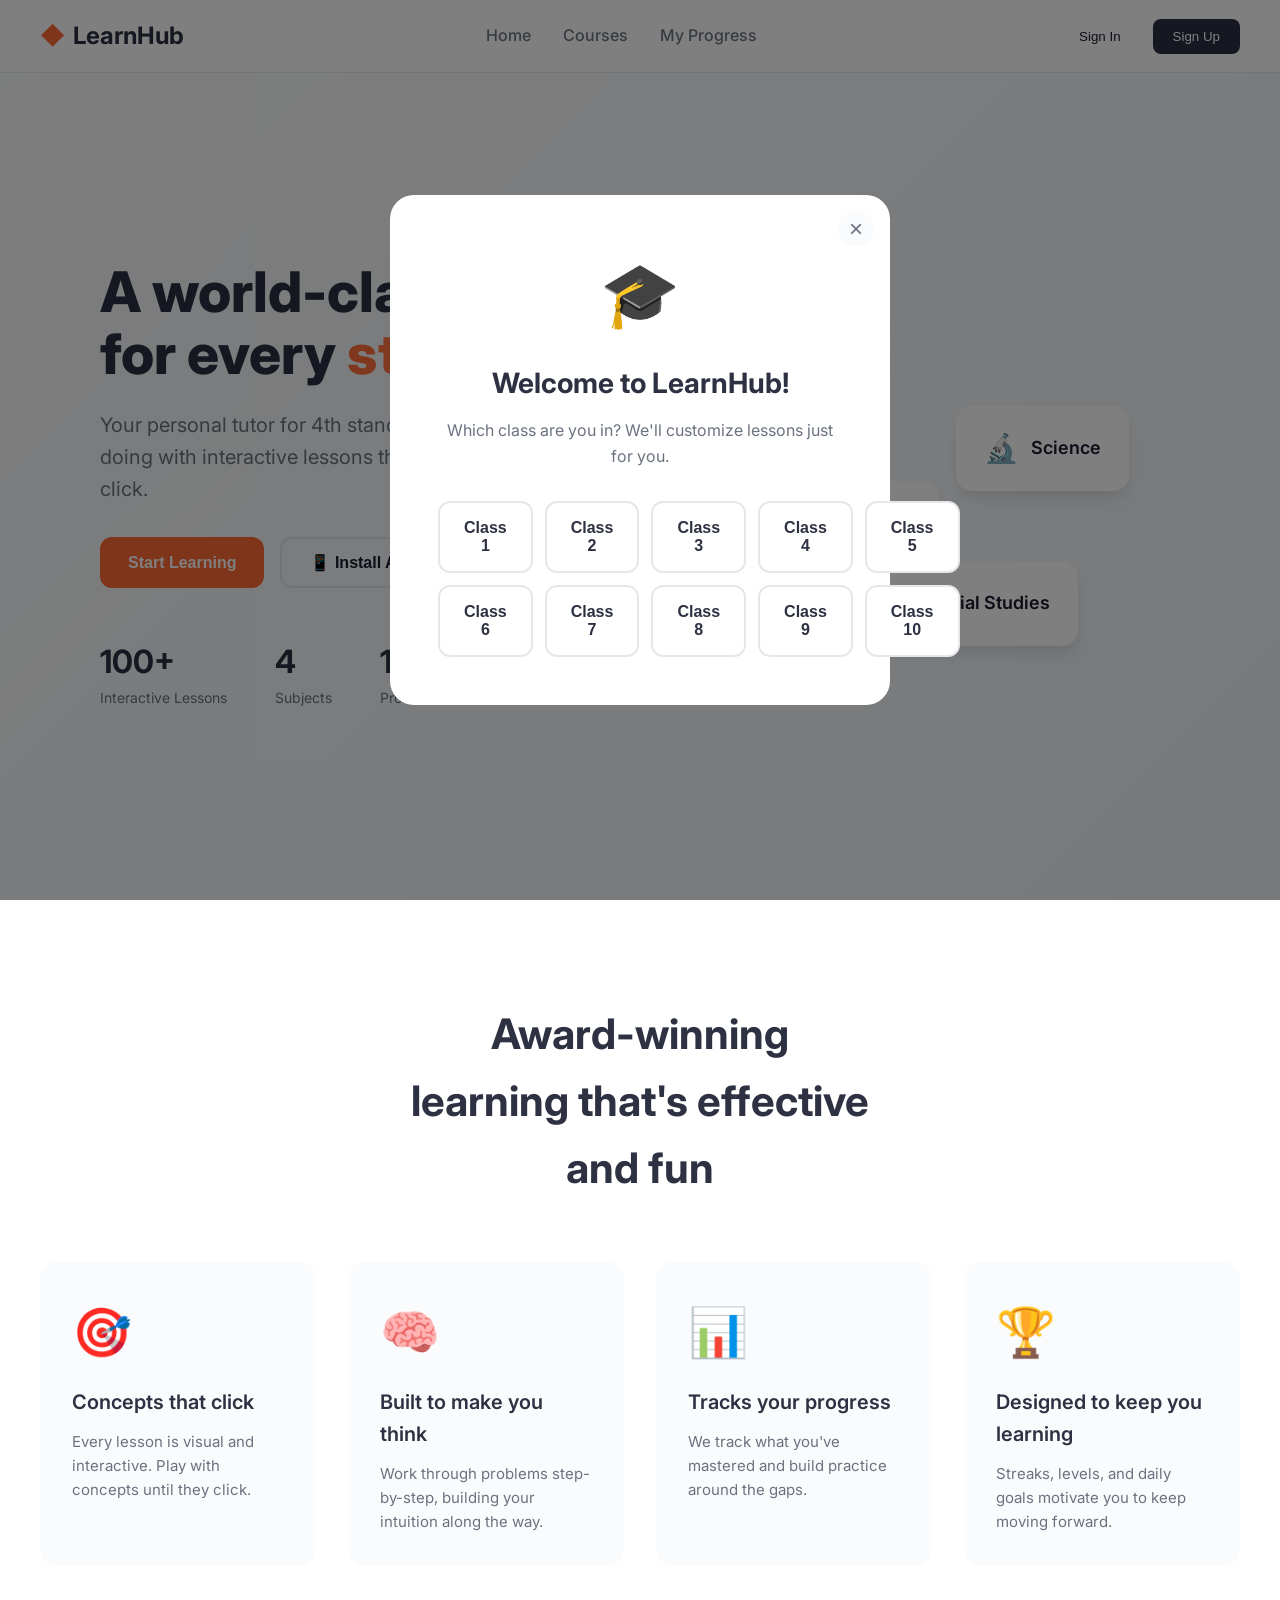
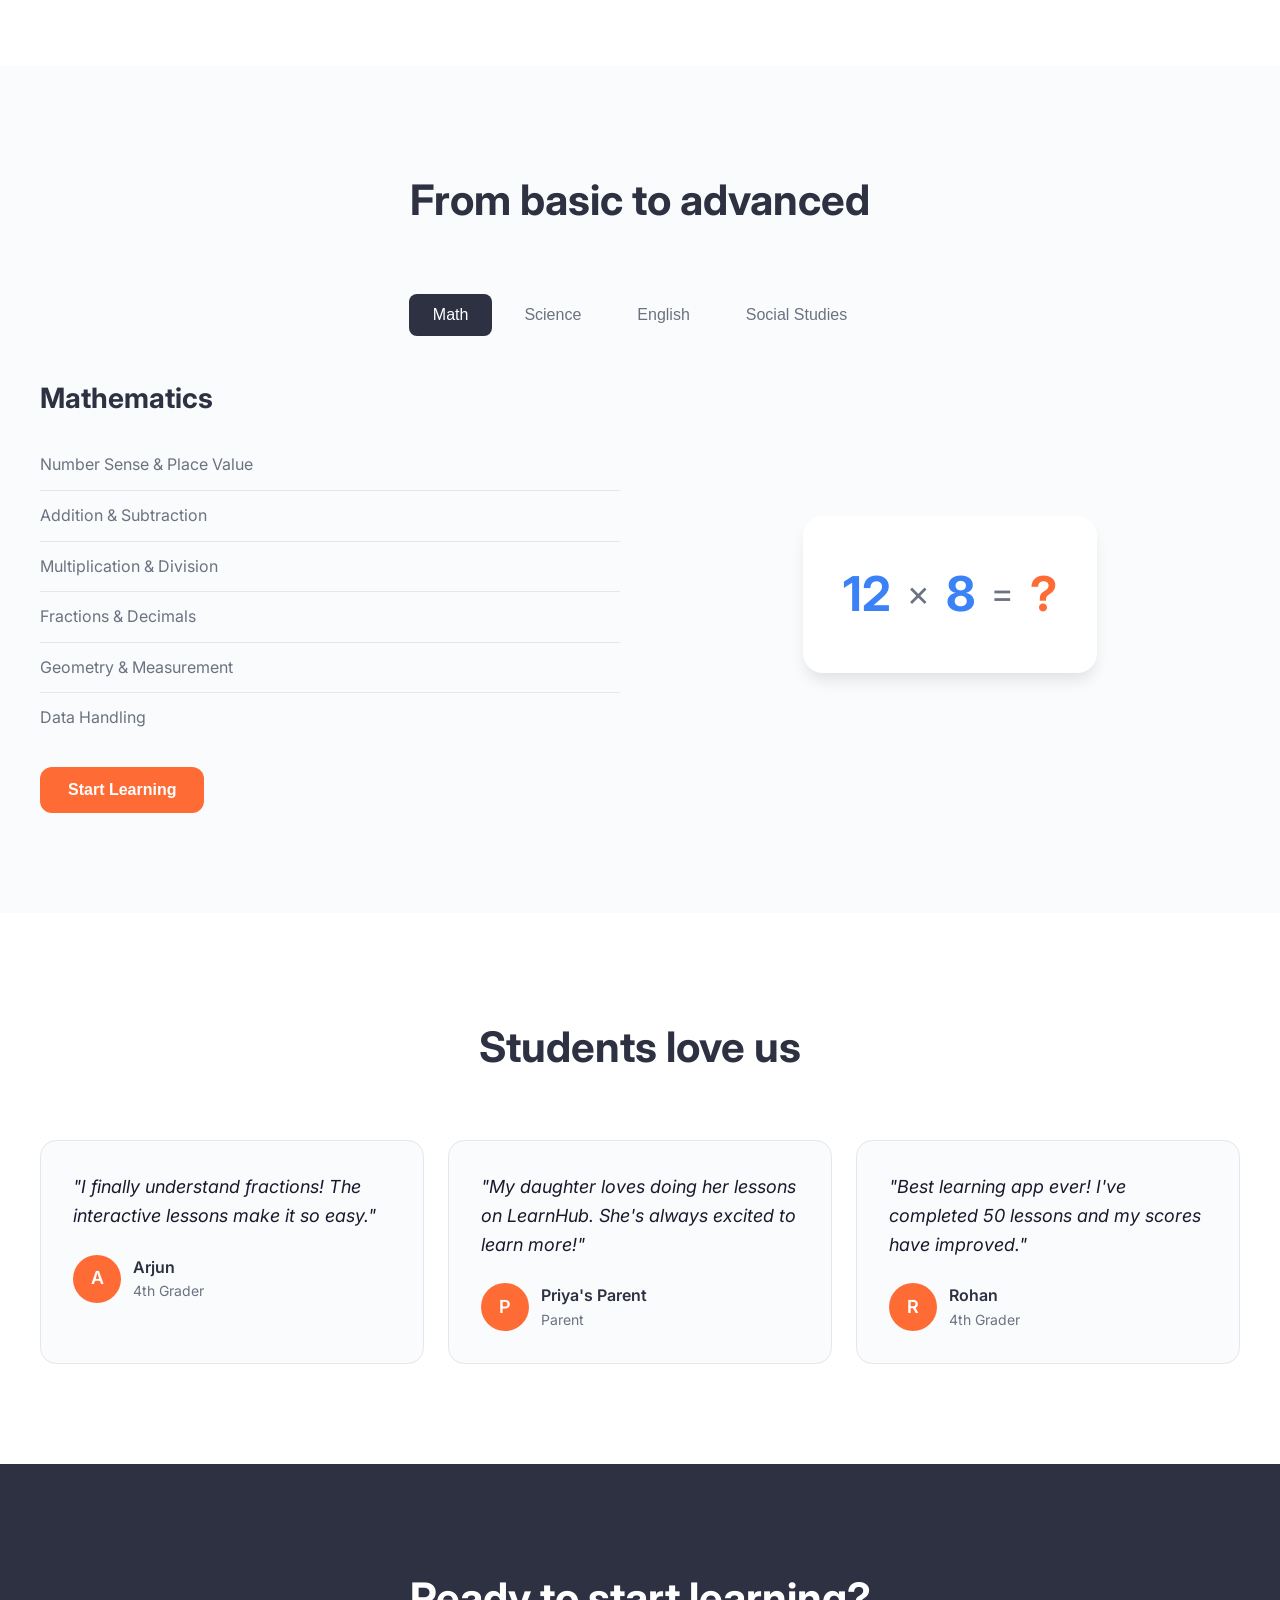
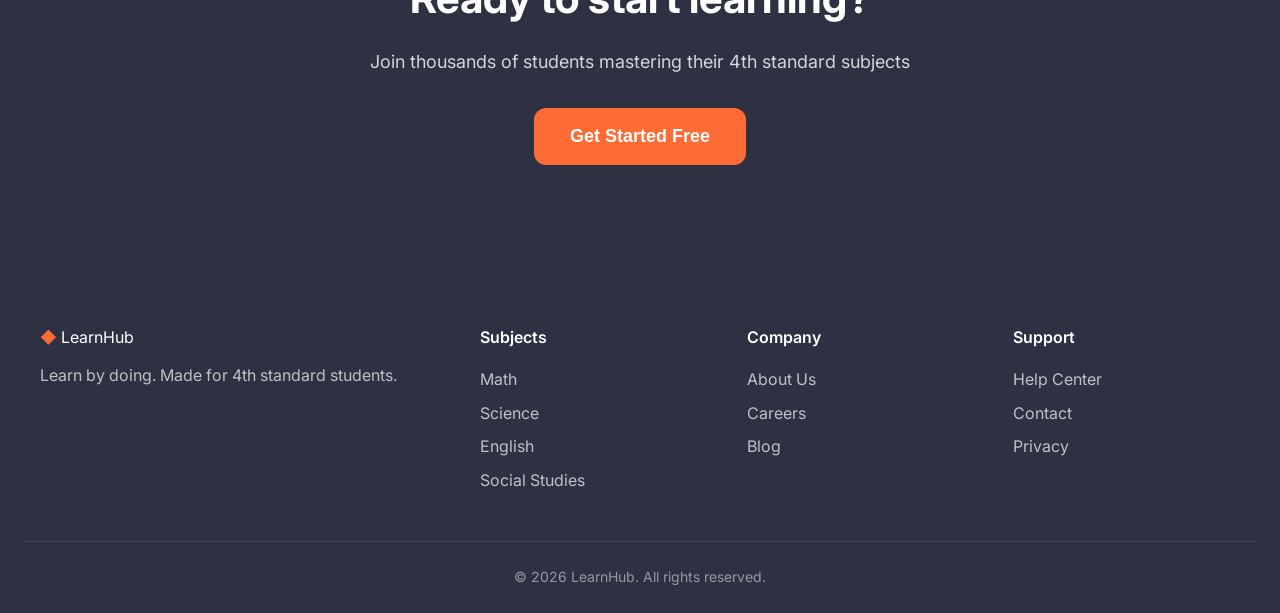
==== index.html @ 355dd529 "Initial commit: LearnHub learning platform" ====
<!DOCTYPE html>
<html lang="en">
<head>
    <meta charset="UTF-8">
    <meta name="viewport" content="width=device-width, initial-scale=1.0, maximum-scale=1.0, user-scalable=no">
    <meta name="theme-color" content="#FF6B35">
    <meta name="apple-mobile-web-app-capable" content="yes">
    <meta name="apple-mobile-web-app-status-bar-style" content="default">
    <meta name="apple-mobile-web-app-title" content="LearnHub">
    <meta name="description" content="Interactive learning platform for Classes 1-10. Learn Math, Science, English & Social Studies.">
    <meta name="mobile-web-app-capable" content="yes">
    <title>LearnHub | Learn by doing</title>
    <link rel="manifest" href="manifest.json">
    <link rel="apple-touch-icon" href="icons/icon-192x192.png">
    <link rel="stylesheet" href="css/style.css">
    <link rel="preconnect" href="https://fonts.googleapis.com">
    <link href="https://fonts.googleapis.com/css2?family=Inter:wght@400;500;600;700;800&display=swap" rel="stylesheet">
</head>
<body>
    <!-- Navigation -->
    <nav class="navbar">
        <div class="nav-container">
            <div class="logo">
                <span class="logo-icon">◆</span>
                <span class="logo-text">LearnHub</span>
            </div>
            <div class="nav-links">
                <a href="#" class="nav-link" onclick="showPage('home')">Home</a>
                <a href="#" class="nav-link" onclick="showPage('courses')">Courses</a>
                <a href="#" class="nav-link" onclick="showPage('progress')">My Progress</a>
            </div>
            <div class="nav-actions">
                <span class="grade-badge" id="grade-badge" onclick="showGradeModal()" style="display:none;">Class <span id="current-grade-display">4</span></span>
                <span class="user-name" id="user-name" style="display:none;" onclick="showProfile()"></span>
                <button class="btn-signin" id="btn-signin" onclick="showSignInModal()">Sign In</button>
                <button class="btn-getstarted" id="btn-signup" onclick="showSignUpModal()">Sign Up</button>
            </div>
        </div>
    </nav>

    <!-- Grade Selection Modal -->
    <div class="modal-overlay" id="grade-modal" style="display:none;">
        <div class="modal-content">
            <button class="modal-close" onclick="closeGradeModal()">×</button>
            <div class="modal-icon">🎓</div>
            <h2>Welcome to LearnHub!</h2>
            <p>Which class are you in? We'll customize lessons just for you.</p>
            <div class="grade-options">
                <button class="grade-btn" onclick="selectGrade(1)">Class 1</button>
                <button class="grade-btn" onclick="selectGrade(2)">Class 2</button>
                <button class="grade-btn" onclick="selectGrade(3)">Class 3</button>
                <button class="grade-btn" onclick="selectGrade(4)">Class 4</button>
                <button class="grade-btn" onclick="selectGrade(5)">Class 5</button>
                <button class="grade-btn" onclick="selectGrade(6)">Class 6</button>
                <button class="grade-btn" onclick="selectGrade(7)">Class 7</button>
                <button class="grade-btn" onclick="selectGrade(8)">Class 8</button>
                <button class="grade-btn" onclick="selectGrade(9)">Class 9</button>
                <button class="grade-btn" onclick="selectGrade(10)">Class 10</button>
            </div>
        </div>
    </div>

    <!-- Sign In Modal -->
    <div class="modal-overlay" id="signin-modal" style="display:none;">
        <div class="modal-content">
            <button class="modal-close" onclick="closeSignInModal()">×</button>
            <div class="modal-icon">👋</div>
            <h2>Welcome Back!</h2>
            <p>Sign in to continue your learning journey</p>
            <form id="signin-form" onsubmit="handleSignIn(event)">
                <div class="form-group">
                    <label>Email</label>
                    <input type="email" id="signin-email" placeholder="your@email.com" required>
                </div>
                <div class="form-group">
                    <label>Password</label>
                    <input type="password" id="signin-password" placeholder="Enter password" required>
                </div>
                <button type="submit" class="btn-primary btn-full">Sign In</button>
                <p class="form-link">Don't have an account? <a href="#" onclick="switchToSignUp()">Sign Up</a></p>
            </form>
        </div>
    </div>

    <!-- Sign Up Modal -->
    <div class="modal-overlay" id="signup-modal" style="display:none;">
        <div class="modal-content">
            <button class="modal-close" onclick="closeSignUpModal()">×</button>
            <div class="modal-icon">🚀</div>
            <h2>Join LearnHub!</h2>
            <p>Create your account and start learning</p>
            <form id="signup-form" onsubmit="handleSignUp(event)">
                <div class="form-group">
                    <label>Full Name</label>
                    <input type="text" id="signup-name" placeholder="Your name" required>
                </div>
                <div class="form-group">
                    <label>Email</label>
                    <input type="email" id="signup-email" placeholder="your@email.com" required>
                </div>
                <div class="form-group">
                    <label>Password</label>
                    <input type="password" id="signup-password" placeholder="Min 6 characters" minlength="6" required>
                </div>
                <button type="submit" class="btn-primary btn-full">Create Account</button>
                <p class="form-link">Already have an account? <a href="#" onclick="switchToSignIn()">Sign In</a></p>
            </form>
        </div>
    </div>

    <!-- Profile Modal -->
    <div class="modal-overlay" id="profile-modal" style="display:none;">
        <div class="modal-content">
            <button class="modal-close" onclick="closeProfileModal()">×</button>
            <div class="modal-icon">👤</div>
            <h2 id="profile-name">User</h2>
            <p id="profile-email">user@email.com</p>
            <div class="profile-stats">
                <div class="profile-stat">
                    <span class="stat-value" id="profile-points">0</span>
                    <span class="stat-label">Points</span>
                </div>
                <div class="profile-stat">
                    <span class="stat-value" id="profile-lessons">0</span>
                    <span class="stat-label">Lessons</span>
                </div>
                <div class="profile-stat">
                    <span class="stat-value" id="profile-streak">0</span>
                    <span class="stat-label">Streak</span>
                </div>
            </div>
            <button class="btn-primary btn-full" onclick="handleSignOut()">Sign Out</button>
        </div>
    </div>

    <!-- Home Page -->
    <div id="home-page" class="page active">
        <!-- Hero Section -->
        <section class="hero">
            <div class="hero-container">
                <div class="hero-content">
                    <h1 class="hero-title">
                        A world-class tutor<br>
                        for every <span class="highlight">student</span>
                    </h1>
                    <p class="hero-subtitle">
                        Your personal tutor for 4th standard subjects. Learn by doing with interactive lessons that make concepts click.
                    </p>
                    <div class="hero-buttons">
                        <button class="btn-primary" onclick="state.grade ? showPage('courses') : showGradeModal()">Start Learning</button>
                        <button class="btn-secondary" onclick="window.location.href='install.html'">📱 Install App</button>
                    </div>
                    <div class="hero-stats">
                        <div class="stat">
                            <span class="stat-number">100+</span>
                            <span class="stat-label">Interactive Lessons</span>
                        </div>
                        <div class="stat">
                            <span class="stat-number">4</span>
                            <span class="stat-label">Subjects</span>
                        </div>
                        <div class="stat">
                            <span class="stat-number">1000+</span>
                            <span class="stat-label">Problems to Solve</span>
                        </div>
                    </div>
                </div>
                <div class="hero-visual">
                    <div class="floating-cards">
                        <div class="float-card card-math">
                            <span class="card-icon">📐</span>
                            <span class="card-text">Math</span>
                        </div>
                        <div class="float-card card-science">
                            <span class="card-icon">🔬</span>
                            <span class="card-text">Science</span>
                        </div>
                        <div class="float-card card-english">
                            <span class="card-icon">📖</span>
                            <span class="card-text">English</span>
                        </div>
                        <div class="float-card card-social">
                            <span class="card-icon">🌍</span>
                            <span class="card-text">Social Studies</span>
                        </div>
                    </div>
                </div>
            </div>
        </section>

        <!-- Features Section -->
        <section class="features">
            <div class="section-container">
                <h2 class="section-title">Award-winning<br>learning that's effective<br>and fun</h2>
                <div class="features-grid">
                    <div class="feature-card">
                        <div class="feature-icon">🎯</div>
                        <h3>Concepts that click</h3>
                        <p>Every lesson is visual and interactive. Play with concepts until they click.</p>
                    </div>
                    <div class="feature-card">
                        <div class="feature-icon">🧠</div>
                        <h3>Built to make you think</h3>
                        <p>Work through problems step-by-step, building your intuition along the way.</p>
                    </div>
                    <div class="feature-card">
                        <div class="feature-icon">📊</div>
                        <h3>Tracks your progress</h3>
                        <p>We track what you've mastered and build practice around the gaps.</p>
                    </div>
                    <div class="feature-card">
                        <div class="feature-icon">🏆</div>
                        <h3>Designed to keep you learning</h3>
                        <p>Streaks, levels, and daily goals motivate you to keep moving forward.</p>
                    </div>
                </div>
            </div>
        </section>

        <!-- Subjects Preview -->
        <section class="subjects-preview">
            <div class="section-container">
                <h2 class="section-title">From basic to advanced</h2>
                <div class="subjects-tabs">
                    <button class="subject-tab active" data-subject="math">Math</button>
                    <button class="subject-tab" data-subject="science">Science</button>
                    <button class="subject-tab" data-subject="english">English</button>
                    <button class="subject-tab" data-subject="social">Social Studies</button>
                </div>
                <div class="subjects-content">
                    <div class="subject-detail active" id="math-detail">
                        <div class="subject-info">
                            <h3>Mathematics</h3>
                            <ul class="topic-list">
                                <li>Number Sense & Place Value</li>
                                <li>Addition & Subtraction</li>
                                <li>Multiplication & Division</li>
                                <li>Fractions & Decimals</li>
                                <li>Geometry & Measurement</li>
                                <li>Data Handling</li>
                            </ul>
                            <button class="btn-primary" onclick="startSubject('math')">Start Learning</button>
                        </div>
                        <div class="subject-preview">
                            <div class="preview-card">
                                <span class="preview-number">12</span>
                                <span class="preview-op">×</span>
                                <span class="preview-number">8</span>
                                <span class="preview-equal">=</span>
                                <span class="preview-answer">?</span>
                            </div>
                        </div>
                    </div>
                    <div class="subject-detail" id="science-detail">
                        <div class="subject-info">
                            <h3>Science</h3>
                            <ul class="topic-list">
                                <li>Matter & Materials</li>
                                <li>Living Things</li>
                                <li>Force & Motion</li>
                                <li>Energy & Heat</li>
                                <li>Earth & Space</li>
                                <li>Plants & Animals</li>
                            </ul>
                            <button class="btn-primary" onclick="startSubject('science')">Start Learning</button>
                        </div>
                        <div class="subject-preview">
                            <div class="preview-card">
                                <span class="preview-emoji">🔬</span>
                                <span class="preview-text">Explore the microscopic world!</span>
                            </div>
                        </div>
                    </div>
                    <div class="subject-detail" id="english-detail">
                        <div class="subject-info">
                            <h3>English</h3>
                            <ul class="topic-list">
                                <li>Grammar & Punctuation</li>
                                <li>Vocabulary Building</li>
                                <li>Reading Comprehension</li>
                                <li>Writing Skills</li>
                                <li>Poetry & Literature</li>
                                <li>Speaking & Listening</li>
                            </ul>
                            <button class="btn-primary" onclick="startSubject('english')">Start Learning</button>
                        </div>
                        <div class="subject-preview">
                            <div class="preview-card">
                                <span class="preview-emoji">📝</span>
                                <span class="preview-text">Master the art of words!</span>
                            </div>
                        </div>
                    </div>
                    <div class="subject-detail" id="social-detail">
                        <div class="subject-info">
                            <h3>Social Studies</h3>
                            <ul class="topic-list">
                                <li>Indian History</li>
                                <li>Geography & Maps</li>
                                <li>Civics & Government</li>
                                <li>Culture & Traditions</li>
                                <li>Economics Basics</li>
                                <li>World Around Us</li>
                            </ul>
                            <button class="btn-primary" onclick="startSubject('social')">Start Learning</button>
                        </div>
                        <div class="subject-preview">
                            <div class="preview-card">
                                <span class="preview-emoji">🌍</span>
                                <span class="preview-text">Discover our amazing world!</span>
                            </div>
                        </div>
                    </div>
                </div>
            </div>
        </section>

        <!-- Testimonials -->
        <section class="testimonials">
            <div class="section-container">
                <h2 class="section-title">Students love us</h2>
                <div class="testimonials-grid">
                    <div class="testimonial-card">
                        <div class="testimonial-text">
                            "I finally understand fractions! The interactive lessons make it so easy."
                        </div>
                        <div class="testimonial-author">
                            <div class="author-avatar">A</div>
                            <div class="author-info">
                                <span class="author-name">Arjun</span>
                                <span class="author-grade">4th Grader</span>
                            </div>
                        </div>
                    </div>
                    <div class="testimonial-card">
                        <div class="testimonial-text">
                            "My daughter loves doing her lessons on LearnHub. She's always excited to learn more!"
                        </div>
                        <div class="testimonial-author">
                            <div class="author-avatar">P</div>
                            <div class="author-info">
                                <span class="author-name">Priya's Parent</span>
                                <span class="author-grade">Parent</span>
                            </div>
                        </div>
                    </div>
                    <div class="testimonial-card">
                        <div class="testimonial-text">
                            "Best learning app ever! I've completed 50 lessons and my scores have improved."
                        </div>
                        <div class="testimonial-author">
                            <div class="author-avatar">R</div>
                            <div class="author-info">
                                <span class="author-name">Rohan</span>
                                <span class="author-grade">4th Grader</span>
                            </div>
                        </div>
                    </div>
                </div>
            </div>
        </section>

        <!-- CTA Section -->
        <section class="cta">
            <div class="section-container">
                <h2>Ready to start learning?</h2>
                <p>Join thousands of students mastering their 4th standard subjects</p>
                <button class="btn-primary btn-large" onclick="showPage('courses')">Get Started Free</button>
            </div>
        </section>

        <!-- Footer -->
        <footer class="footer">
            <div class="footer-container">
                <div class="footer-brand">
                    <span class="logo-icon">◆</span>
                    <span class="logo-text">LearnHub</span>
                    <p>Learn by doing. Made for 4th standard students.</p>
                </div>
                <div class="footer-links">
                    <div class="footer-col">
                        <h4>Subjects</h4>
                        <a href="#">Math</a>
                        <a href="#">Science</a>
                        <a href="#">English</a>
                        <a href="#">Social Studies</a>
                    </div>
                    <div class="footer-col">
                        <h4>Company</h4>
                        <a href="#">About Us</a>
                        <a href="#">Careers</a>
                        <a href="#">Blog</a>
                    </div>
                    <div class="footer-col">
                        <h4>Support</h4>
                        <a href="#">Help Center</a>
                        <a href="#">Contact</a>
                        <a href="#">Privacy</a>
                    </div>
                </div>
            </div>
            <div class="footer-bottom">
                <p>© 2026 LearnHub. All rights reserved.</p>
            </div>
        </footer>
    </div>

    <!-- Courses Page -->
    <div id="courses-page" class="page">
        <div class="page-header">
            <h1>Choose a Subject</h1>
            <p>Select a subject to start learning</p>
        </div>
        <div class="courses-container">
            <div class="course-card" onclick="startSubject('math')">
                <div class="course-icon">📐</div>
                <div class="course-info">
                    <h3>Mathematics</h3>
                    <p>Numbers, operations, geometry, and more</p>
                    <div class="course-meta">
                        <span class="lessons-count">24 Lessons</span>
                        <span class="difficulty">Beginner to Advanced</span>
                    </div>
                </div>
                <div class="course-progress">
                    <div class="progress-ring">
                        <svg viewBox="0 0 36 36">
                            <path class="progress-bg" d="M18 2.0845 a 15.9155 15.9155 0 0 1 0 31.831 a 15.9155 15.9155 0 0 1 0 -31.831"/>
                            <path class="progress-fill" stroke-dasharray="0, 100" d="M18 2.0845 a 15.9155 15.9155 0 0 1 0 31.831 a 15.9155 15.9155 0 0 1 0 -31.831"/>
                        </svg>
                        <span class="progress-text">0%</span>
                    </div>
                </div>
            </div>
            <div class="course-card" onclick="startSubject('science')">
                <div class="course-icon">🔬</div>
                <div class="course-info">
                    <h3>Science</h3>
                    <p>Physics, chemistry, biology, and earth science</p>
                    <div class="course-meta">
                        <span class="lessons-count">20 Lessons</span>
                        <span class="difficulty">Beginner to Advanced</span>
                    </div>
                </div>
                <div class="course-progress">
                    <div class="progress-ring">
                        <svg viewBox="0 0 36 36">
                            <path class="progress-bg" d="M18 2.0845 a 15.9155 15.9155 0 0 1 0 31.831 a 15.9155 15.9155 0 0 1 0 -31.831"/>
                            <path class="progress-fill" stroke-dasharray="0, 100" d="M18 2.0845 a 15.9155 15.9155 0 0 1 0 31.831 a 15.9155 15.9155 0 0 1 0 -31.831"/>
                        </svg>
                        <span class="progress-text">0%</span>
                    </div>
                </div>
            </div>
            <div class="course-card" onclick="startSubject('english')">
                <div class="course-icon">📖</div>
                <div class="course-info">
                    <h3>English</h3>
                    <p>Grammar, vocabulary, reading, and writing</p>
                    <div class="course-meta">
                        <span class="lessons-count">22 Lessons</span>
                        <span class="difficulty">Beginner to Advanced</span>
                    </div>
                </div>
                <div class="course-progress">
                    <div class="progress-ring">
                        <svg viewBox="0 0 36 36">
                            <path class="progress-bg" d="M18 2.0845 a 15.9155 15.9155 0 0 1 0 31.831 a 15.9155 15.9155 0 0 1 0 -31.831"/>
                            <path class="progress-fill" stroke-dasharray="0, 100" d="M18 2.0845 a 15.9155 15.9155 0 0 1 0 31.831 a 15.9155 15.9155 0 0 1 0 -31.831"/>
                        </svg>
                        <span class="progress-text">0%</span>
                    </div>
                </div>
            </div>
            <div class="course-card" onclick="startSubject('social')">
                <div class="course-icon">🌍</div>
                <div class="course-info">
                    <h3>Social Studies</h3>
                    <p>History, geography, civics, and culture</p>
                    <div class="course-meta">
                        <span class="lessons-count">18 Lessons</span>
                        <span class="difficulty">Beginner to Advanced</span>
                    </div>
                </div>
                <div class="course-progress">
                    <div class="progress-ring">
                        <svg viewBox="0 0 36 36">
                            <path class="progress-bg" d="M18 2.0845 a 15.9155 15.9155 0 0 1 0 31.831 a 15.9155 15.9155 0 0 1 0 -31.831"/>
                            <path class="progress-fill" stroke-dasharray="0, 100" d="M18 2.0845 a 15.9155 15.9155 0 0 1 0 31.831 a 15.9155 15.9155 0 0 1 0 -31.831"/>
                        </svg>
                        <span class="progress-text">0%</span>
                    </div>
                </div>
            </div>
        </div>
    </div>

    <!-- Lesson Page -->
    <div id="lesson-page" class="page">
        <div class="lesson-header">
            <button class="btn-back" onclick="showPage('courses')">← Back</button>
            <div class="lesson-title-bar">
                <h2 id="lesson-title">Lesson Title</h2>
                <div class="lesson-progress-bar">
                    <div class="lesson-progress-fill" id="lesson-progress-fill"></div>
                </div>
            </div>
        </div>
        <div class="lesson-container">
            <div class="lesson-content" id="lesson-content">
                <!-- Dynamic content goes here -->
            </div>
            <div class="lesson-sidebar">
                <div class="sidebar-card">
                    <h4>Your Progress</h4>
                    <div class="progress-stats">
                        <div class="stat-item">
                            <span class="stat-value" id="current-question">1</span>
                            <span class="stat-label">of</span>
                            <span class="stat-value" id="total-questions">10</span>
                        </div>
                    </div>
                    <div class="score-display">
                        <span>Score: </span>
                        <span id="current-score">0</span>
                    </div>
                </div>
                <div class="sidebar-card">
                    <h4>Lesson Topics</h4>
                    <ul class="topic-progress-list" id="topic-progress-list">
                        <!-- Dynamic topics -->
                    </ul>
                </div>
            </div>
        </div>
    </div>

    <!-- Progress Page -->
    <div id="progress-page" class="page">
        <div class="page-header">
            <h1>My Progress</h1>
            <p>Track your learning journey</p>
        </div>
        <div class="progress-container">
            <div class="progress-overview">
                <div class="progress-stat-card">
                    <div class="stat-icon">📚</div>
                    <div class="stat-info">
                        <span class="stat-value" id="total-lessons-completed">0</span>
                        <span class="stat-label">Lessons Completed</span>
                    </div>
                </div>
                <div class="progress-stat-card">
                    <div class="stat-icon">🎯</div>
                    <div class="stat-info">
                        <span class="stat-value" id="total-score">0%</span>
                        <span class="stat-label">Average Score</span>
                    </div>
                </div>
                <div class="progress-stat-card">
                    <div class="stat-icon">🔥</div>
                    <div class="stat-info">
                        <span class="stat-value" id="streak-count">0</span>
                        <span class="stat-label">Day Streak</span>
                    </div>
                </div>
                <div class="progress-stat-card">
                    <div class="stat-icon">⭐</div>
                    <div class="stat-info">
                        <span class="stat-value" id="total-points">0</span>
                        <span class="stat-label">Total Points</span>
                    </div>
                </div>
            </div>
            <div class="subject-progress-grid">
                <div class="subject-progress-card">
                    <div class="subject-header">
                        <span class="subject-icon">📐</span>
                        <h3>Mathematics</h3>
                    </div>
                    <div class="progress-bar-container">
                        <div class="progress-bar">
                            <div class="progress-fill" id="math-progress" style="width: 0%"></div>
                        </div>
                        <span class="progress-percent" id="math-percent">0%</span>
                    </div>
                </div>
                <div class="subject-progress-card">
                    <div class="subject-header">
                        <span class="subject-icon">🔬</span>
                        <h3>Science</h3>
                    </div>
                    <div class="progress-bar-container">
                        <div class="progress-bar">
                            <div class="progress-fill" id="science-progress" style="width: 0%"></div>
                        </div>
                        <span class="progress-percent" id="science-percent">0%</span>
                    </div>
                </div>
                <div class="subject-progress-card">
                    <div class="subject-header">
                        <span class="subject-icon">📖</span>
                        <h3>English</h3>
                    </div>
                    <div class="progress-bar-container">
                        <div class="progress-bar">
                            <div class="progress-fill" id="english-progress" style="width: 0%"></div>
                        </div>
                        <span class="progress-percent" id="english-percent">0%</span>
                    </div>
                </div>
                <div class="subject-progress-card">
                    <div class="subject-header">
                        <span class="subject-icon">🌍</span>
                        <h3>Social Studies</h3>
                    </div>
                    <div class="progress-bar-container">
                        <div class="progress-bar">
                            <div class="progress-fill" id="social-progress" style="width: 0%"></div>
                        </div>
                        <span class="progress-percent" id="social-percent">0%</span>
                    </div>
                </div>
            </div>
            <div class="recent-activity">
                <h3>Recent Activity</h3>
                <div class="activity-list" id="activity-list">
                    <div class="activity-empty">No activity yet. Start learning!</div>
                </div>
            </div>
        </div>
    </div>

    <script src="js/app.js"></script>
</body>
</html>
---- css/style.css ----
* {
    margin: 0;
    padding: 0;
    box-sizing: border-box;
}

:root {
    --primary: #2D3142;
    --primary-light: #4F5D75;
    --accent: #FF6B35;
    --accent-hover: #E85D2C;
    --background: #FAFBFC;
    --card-bg: #FFFFFF;
    --text-primary: #1A1A2E;
    --text-secondary: #6B7280;
    --border: #E5E7EB;
    --math-color: #3B82F6;
    --science-color: #10B981;
    --english-color: #8B5CF6;
    --social-color: #F59E0B;
    --success: #10B981;
    --error: #EF4444;
    --shadow: 0 4px 6px -1px rgba(0, 0, 0, 0.1);
    --shadow-lg: 0 10px 15px -3px rgba(0, 0, 0, 0.1);
}

body {
    font-family: 'Inter', -apple-system, BlinkMacSystemFont, sans-serif;
    background: var(--background);
    color: var(--text-primary);
    line-height: 1.6;
}

/* Navbar */
.navbar {
    position: fixed;
    top: 0;
    left: 0;
    right: 0;
    background: rgba(255, 255, 255, 0.95);
    backdrop-filter: blur(10px);
    border-bottom: 1px solid var(--border);
    z-index: 1000;
    padding: 0 24px;
}

.nav-container {
    max-width: 1200px;
    margin: 0 auto;
    display: flex;
    align-items: center;
    justify-content: space-between;
    height: 72px;
}

.logo {
    display: flex;
    align-items: center;
    gap: 8px;
    font-size: 24px;
    font-weight: 700;
    color: var(--primary);
    cursor: pointer;
}

.logo-icon {
    color: var(--accent);
}

.nav-links {
    display: flex;
    gap: 32px;
}

.nav-link {
    text-decoration: none;
    color: var(--text-secondary);
    font-weight: 500;
    transition: color 0.2s;
}

.nav-link:hover {
    color: var(--text-primary);
}

.nav-actions {
    display: flex;
    gap: 12px;
}

.btn-signin {
    padding: 10px 20px;
    border: none;
    background: transparent;
    color: var(--text-primary);
    font-weight: 500;
    cursor: pointer;
    border-radius: 8px;
    transition: background 0.2s;
}

.btn-signin:hover {
    background: var(--border);
}

.btn-getstarted {
    padding: 10px 20px;
    border: none;
    background: var(--primary);
    color: white;
    font-weight: 500;
    cursor: pointer;
    border-radius: 8px;
    transition: background 0.2s;
}

.btn-getstarted:hover {
    background: var(--primary-light);
}

/* Pages */
.page {
    display: none;
    padding-top: 72px;
}

.page.active {
    display: block;
}

/* Hero Section */
.hero {
    padding: 80px 24px;
    background: linear-gradient(135deg, #FAFBFC 0%, #F0F4F8 100%);
    min-height: calc(100vh - 72px);
    display: flex;
    align-items: center;
}

.hero-container {
    max-width: 1200px;
    margin: 0 auto;
    display: grid;
    grid-template-columns: 1fr 1fr;
    gap: 60px;
    align-items: center;
}

.hero-title {
    font-size: 56px;
    font-weight: 800;
    line-height: 1.1;
    margin-bottom: 24px;
    color: var(--primary);
}

.highlight {
    background: linear-gradient(120deg, var(--accent) 0%, #FF8F65 100%);
    -webkit-background-clip: text;
    -webkit-text-fill-color: transparent;
    background-clip: text;
}

.hero-subtitle {
    font-size: 20px;
    color: var(--text-secondary);
    margin-bottom: 32px;
    max-width: 500px;
}

.hero-buttons {
    display: flex;
    gap: 16px;
    margin-bottom: 48px;
}

.btn-primary {
    padding: 14px 28px;
    border: none;
    background: var(--accent);
    color: white;
    font-size: 16px;
    font-weight: 600;
    cursor: pointer;
    border-radius: 12px;
    transition: all 0.2s;
}

.btn-primary:hover {
    background: var(--accent-hover);
    transform: translateY(-2px);
}

.btn-secondary {
    padding: 14px 28px;
    border: 2px solid var(--border);
    background: transparent;
    color: var(--text-primary);
    font-size: 16px;
    font-weight: 600;
    cursor: pointer;
    border-radius: 12px;
    transition: all 0.2s;
}

.btn-secondary:hover {
    border-color: var(--primary);
}

.btn-large {
    padding: 18px 36px;
    font-size: 18px;
}

.hero-stats {
    display: flex;
    gap: 48px;
}

.stat {
    display: flex;
    flex-direction: column;
}

.stat-number {
    font-size: 32px;
    font-weight: 700;
    color: var(--primary);
}

.stat-label {
    font-size: 14px;
    color: var(--text-secondary);
}

/* Floating Cards */
.hero-visual {
    position: relative;
    height: 400px;
}

.floating-cards {
    position: relative;
    width: 100%;
    height: 100%;
}

.float-card {
    position: absolute;
    background: white;
    padding: 20px 28px;
    border-radius: 16px;
    box-shadow: var(--shadow-lg);
    display: flex;
    align-items: center;
    gap: 12px;
    animation: float 3s ease-in-out infinite;
}

.card-icon {
    font-size: 28px;
}

.card-text {
    font-weight: 600;
    font-size: 18px;
}

.card-math {
    top: 10%;
    left: 10%;
    animation-delay: 0s;
}

.card-science {
    top: 30%;
    right: 10%;
    animation-delay: 0.5s;
}

.card-english {
    bottom: 30%;
    left: 20%;
    animation-delay: 1s;
}

.card-social {
    bottom: 10%;
    right: 20%;
    animation-delay: 1.5s;
}

@keyframes float {
    0%, 100% { transform: translateY(0); }
    50% { transform: translateY(-10px); }
}

/* Features */
.features {
    padding: 100px 24px;
    background: white;
}

.section-container {
    max-width: 1200px;
    margin: 0 auto;
}

.section-title {
    font-size: 42px;
    font-weight: 700;
    text-align: center;
    margin-bottom: 60px;
    color: var(--primary);
}

.features-grid {
    display: grid;
    grid-template-columns: repeat(4, 1fr);
    gap: 32px;
}

.feature-card {
    padding: 32px;
    border-radius: 16px;
    background: var(--background);
    transition: transform 0.2s;
}

.feature-card:hover {
    transform: translateY(-4px);
}

.feature-icon {
    font-size: 48px;
    margin-bottom: 16px;
}

.feature-card h3 {
    font-size: 20px;
    font-weight: 600;
    margin-bottom: 12px;
    color: var(--primary);
}

.feature-card p {
    color: var(--text-secondary);
    font-size: 15px;
}

/* Subjects Preview */
.subjects-preview {
    padding: 100px 24px;
    background: var(--background);
}

.subjects-tabs {
    display: flex;
    justify-content: center;
    gap: 8px;
    margin-bottom: 40px;
}

.subject-tab {
    padding: 12px 24px;
    border: none;
    background: transparent;
    color: var(--text-secondary);
    font-size: 16px;
    font-weight: 500;
    cursor: pointer;
    border-radius: 8px;
    transition: all 0.2s;
}

.subject-tab.active {
    background: var(--primary);
    color: white;
}

.subject-tab:hover:not(.active) {
    background: var(--border);
}

.subject-detail {
    display: none;
    grid-template-columns: 1fr 1fr;
    gap: 40px;
    align-items: center;
}

.subject-detail.active {
    display: grid;
}

.subject-info h3 {
    font-size: 28px;
    font-weight: 700;
    margin-bottom: 20px;
    color: var(--primary);
}

.topic-list {
    list-style: none;
    margin-bottom: 24px;
}

.topic-list li {
    padding: 12px 0;
    border-bottom: 1px solid var(--border);
    color: var(--text-secondary);
    font-size: 16px;
}

.topic-list li:last-child {
    border-bottom: none;
}

.subject-preview {
    display: flex;
    justify-content: center;
}

.preview-card {
    background: white;
    padding: 40px;
    border-radius: 20px;
    box-shadow: var(--shadow-lg);
    display: flex;
    align-items: center;
    gap: 16px;
}

.preview-number {
    font-size: 48px;
    font-weight: 700;
    color: var(--math-color);
}

.preview-op {
    font-size: 36px;
    color: var(--text-secondary);
}

.preview-equal {
    font-size: 36px;
    color: var(--text-secondary);
}

.preview-answer {
    font-size: 48px;
    font-weight: 700;
    color: var(--accent);
}

.preview-emoji {
    font-size: 64px;
}

.preview-text {
    font-size: 18px;
    color: var(--text-secondary);
    max-width: 200px;
}

/* Testimonials */
.testimonials {
    padding: 100px 24px;
    background: white;
}

.testimonials-grid {
    display: grid;
    grid-template-columns: repeat(3, 1fr);
    gap: 24px;
}

.testimonial-card {
    padding: 32px;
    border-radius: 16px;
    border: 1px solid var(--border);
    background: var(--background);
}

.testimonial-text {
    font-size: 18px;
    color: var(--text-primary);
    margin-bottom: 24px;
    font-style: italic;
}

.testimonial-author {
    display: flex;
    align-items: center;
    gap: 12px;
}

.author-avatar {
    width: 48px;
    height: 48px;
    border-radius: 50%;
    background: var(--accent);
    color: white;
    display: flex;
    align-items: center;
    justify-content: center;
    font-weight: 600;
    font-size: 18px;
}

.author-info {
    display: flex;
    flex-direction: column;
}

.author-name {
    font-weight: 600;
    color: var(--primary);
}

.author-grade {
    font-size: 14px;
    color: var(--text-secondary);
}

/* CTA Section */
.cta {
    padding: 100px 24px;
    background: var(--primary);
    text-align: center;
}

.cta h2 {
    font-size: 42px;
    font-weight: 700;
    color: white;
    margin-bottom: 16px;
}

.cta p {
    font-size: 18px;
    color: rgba(255, 255, 255, 0.8);
    margin-bottom: 32px;
}

.cta .btn-primary {
    background: var(--accent);
}

.cta .btn-primary:hover {
    background: #FF8F65;
}

/* Footer */
.footer {
    background: var(--primary);
    padding: 60px 24px 24px;
    color: white;
}

.footer-container {
    max-width: 1200px;
    margin: 0 auto;
    display: grid;
    grid-template-columns: 1fr 2fr;
    gap: 60px;
    margin-bottom: 40px;
}

.footer-brand p {
    color: rgba(255, 255, 255, 0.7);
    margin-top: 12px;
}

.footer-links {
    display: grid;
    grid-template-columns: repeat(3, 1fr);
    gap: 40px;
}

.footer-col h4 {
    font-size: 16px;
    font-weight: 600;
    margin-bottom: 16px;
}

.footer-col a {
    display: block;
    color: rgba(255, 255, 255, 0.7);
    text-decoration: none;
    margin-bottom: 8px;
    transition: color 0.2s;
}

.footer-col a:hover {
    color: white;
}

.footer-bottom {
    text-align: center;
    padding-top: 24px;
    border-top: 1px solid rgba(255, 255, 255, 0.1);
}

.footer-bottom p {
    color: rgba(255, 255, 255, 0.5);
    font-size: 14px;
}

/* Courses Page */
.page-header {
    padding: 60px 24px 40px;
    text-align: center;
    background: white;
    border-bottom: 1px solid var(--border);
}

.page-header h1 {
    font-size: 36px;
    font-weight: 700;
    margin-bottom: 8px;
    color: var(--primary);
}

.page-header p {
    color: var(--text-secondary);
}

.courses-container {
    max-width: 800px;
    margin: 40px auto;
    padding: 0 24px;
    display: flex;
    flex-direction: column;
    gap: 16px;
}

.course-card {
    display: flex;
    align-items: center;
    gap: 24px;
    padding: 24px;
    background: white;
    border-radius: 16px;
    border: 1px solid var(--border);
    cursor: pointer;
    transition: all 0.2s;
}

.course-card:hover {
    border-color: var(--accent);
    box-shadow: var(--shadow);
}

.course-icon {
    font-size: 48px;
}

.course-info {
    flex: 1;
}

.course-info h3 {
    font-size: 20px;
    font-weight: 600;
    margin-bottom: 4px;
    color: var(--primary);
}

.course-info p {
    color: var(--text-secondary);
    font-size: 14px;
    margin-bottom: 8px;
}

.course-meta {
    display: flex;
    gap: 16px;
    font-size: 13px;
    color: var(--text-secondary);
}

.progress-ring {
    width: 60px;
    height: 60px;
    position: relative;
}

.progress-ring svg {
    width: 100%;
    height: 100%;
    transform: rotate(-90deg);
}

.progress-bg {
    fill: none;
    stroke: var(--border);
    stroke-width: 3;
}

.progress-fill {
    fill: none;
    stroke: var(--accent);
    stroke-width: 3;
    stroke-linecap: round;
    transition: stroke-dasharray 0.3s;
}

.progress-text {
    position: absolute;
    top: 50%;
    left: 50%;
    transform: translate(-50%, -50%);
    font-size: 14px;
    font-weight: 600;
    color: var(--primary);
}

/* Lesson Page */
.lesson-header {
    position: fixed;
    top: 72px;
    left: 0;
    right: 0;
    background: white;
    border-bottom: 1px solid var(--border);
    padding: 16px 24px;
    display: flex;
    align-items: center;
    gap: 24px;
    z-index: 100;
}

.btn-back {
    padding: 8px 16px;
    border: 1px solid var(--border);
    background: white;
    border-radius: 8px;
    cursor: pointer;
    font-size: 14px;
    color: var(--text-secondary);
    transition: all 0.2s;
}

.btn-back:hover {
    border-color: var(--primary);
    color: var(--primary);
}

.lesson-title-bar {
    flex: 1;
}

.lesson-title-bar h2 {
    font-size: 18px;
    font-weight: 600;
    color: var(--primary);
    margin-bottom: 8px;
}

.lesson-progress-bar {
    height: 4px;
    background: var(--border);
    border-radius: 2px;
}

.lesson-progress-fill {
    height: 100%;
    background: var(--accent);
    border-radius: 2px;
    transition: width 0.3s;
    width: 0%;
}

.lesson-container {
    display: grid;
    grid-template-columns: 1fr 280px;
    gap: 0;
    max-width: 1200px;
    margin: 0 auto;
    padding: 120px 24px 40px;
    min-height: calc(100vh - 72px);
}

.lesson-content {
    padding: 40px;
    background: white;
    border-radius: 16px;
    border: 1px solid var(--border);
    margin-right: 24px;
}

.lesson-sidebar {
    display: flex;
    flex-direction: column;
    gap: 16px;
}

.sidebar-card {
    padding: 20px;
    background: white;
    border-radius: 12px;
    border: 1px solid var(--border);
}

.sidebar-card h4 {
    font-size: 14px;
    font-weight: 600;
    margin-bottom: 16px;
    color: var(--text-secondary);
    text-transform: uppercase;
    letter-spacing: 0.5px;
}

.progress-stats {
    display: flex;
    justify-content: center;
    gap: 8px;
    margin-bottom: 16px;
}

.stat-item {
    display: flex;
    align-items: center;
    gap: 4px;
}

.stat-item .stat-value {
    font-size: 24px;
    font-weight: 700;
    color: var(--primary);
}

.stat-item .stat-label {
    color: var(--text-secondary);
}

.score-display {
    text-align: center;
    font-size: 18px;
    font-weight: 600;
    color: var(--accent);
}

.topic-progress-list {
    list-style: none;
}

.topic-progress-list li {
    display: flex;
    align-items: center;
    gap: 8px;
    padding: 8px 0;
    font-size: 14px;
    color: var(--text-secondary);
}

.topic-progress-list li.completed {
    color: var(--success);
}

.topic-progress-list li.completed::before {
    content: "✓";
    font-weight: 600;
}

.topic-progress-list li:not(.completed)::before {
    content: "○";
}

/* Question Styles */
.question-container {
    text-align: center;
}

.question-number {
    font-size: 14px;
    color: var(--text-secondary);
    margin-bottom: 8px;
    text-transform: uppercase;
    letter-spacing: 1px;
}

.question-text {
    font-size: 28px;
    font-weight: 700;
    color: var(--primary);
    margin-bottom: 40px;
    line-height: 1.4;
}

.question-visual {
    margin-bottom: 32px;
    padding: 24px;
    background: var(--background);
    border-radius: 12px;
    font-size: 36px;
}

.options-grid {
    display: grid;
    grid-template-columns: 1fr 1fr;
    gap: 16px;
    max-width: 600px;
    margin: 0 auto;
}

.option-btn {
    padding: 20px;
    border: 2px solid var(--border);
    background: white;
    border-radius: 12px;
    font-size: 20px;
    font-weight: 600;
    color: var(--primary);
    cursor: pointer;
    transition: all 0.2s;
}

.option-btn:hover:not(.selected) {
    border-color: var(--primary);
}

.option-btn.selected {
    border-color: var(--accent);
    background: rgba(255, 107, 53, 0.1);
}

.option-btn.correct {
    border-color: var(--success);
    background: rgba(16, 185, 129, 0.1);
    color: var(--success);
}

.option-btn.incorrect {
    border-color: var(--error);
    background: rgba(239, 68, 68, 0.1);
    color: var(--error);
}

.option-btn:disabled {
    cursor: not-allowed;
}

.feedback-container {
    margin-top: 32px;
    padding: 20px;
    border-radius: 12px;
    display: none;
}

.feedback-container.show {
    display: block;
}

.feedback-container.correct {
    background: rgba(16, 185, 129, 0.1);
    border: 1px solid var(--success);
}

.feedback-container.incorrect {
    background: rgba(239, 68, 68, 0.1);
    border: 1px solid var(--error);
}

.feedback-icon {
    font-size: 24px;
    margin-bottom: 8px;
}

.feedback-text {
    font-size: 16px;
    font-weight: 500;
    color: var(--primary);
}

.feedback-explanation {
    margin-top: 8px;
    font-size: 14px;
    color: var(--text-secondary);
}

.next-btn {
    margin-top: 24px;
    padding: 14px 32px;
    border: none;
    background: var(--primary);
    color: white;
    font-size: 16px;
    font-weight: 600;
    border-radius: 8px;
    cursor: pointer;
    display: none;
}

.next-btn.show {
    display: inline-block;
}

.next-btn:hover {
    background: var(--primary-light);
}

/* Lesson Complete */
.lesson-complete {
    text-align: center;
    padding: 60px 20px;
}

.complete-icon {
    font-size: 80px;
    margin-bottom: 24px;
}

.complete-title {
    font-size: 32px;
    font-weight: 700;
    color: var(--primary);
    margin-bottom: 16px;
}

.complete-score {
    font-size: 48px;
    font-weight: 800;
    color: var(--accent);
    margin-bottom: 8px;
}

.complete-message {
    font-size: 18px;
    color: var(--text-secondary);
    margin-bottom: 32px;
}

.complete-actions {
    display: flex;
    justify-content: center;
    gap: 16px;
}

/* Progress Page */
.progress-container {
    max-width: 800px;
    margin: 0 auto;
    padding: 40px 24px;
}

.progress-overview {
    display: grid;
    grid-template-columns: repeat(4, 1fr);
    gap: 16px;
    margin-bottom: 32px;
}

.progress-stat-card {
    display: flex;
    align-items: center;
    gap: 16px;
    padding: 20px;
    background: white;
    border-radius: 12px;
    border: 1px solid var(--border);
}

.stat-icon {
    font-size: 32px;
}

.progress-stat-card .stat-info {
    display: flex;
    flex-direction: column;
}

.progress-stat-card .stat-value {
    font-size: 28px;
    font-weight: 700;
    color: var(--primary);
}

.progress-stat-card .stat-label {
    font-size: 13px;
    color: var(--text-secondary);
}

.subject-progress-grid {
    display: flex;
    flex-direction: column;
    gap: 16px;
    margin-bottom: 32px;
}

.subject-progress-card {
    padding: 20px;
    background: white;
    border-radius: 12px;
    border: 1px solid var(--border);
}

.subject-header {
    display: flex;
    align-items: center;
    gap: 12px;
    margin-bottom: 12px;
}

.subject-header .subject-icon {
    font-size: 24px;
}

.subject-header h3 {
    font-size: 16px;
    font-weight: 600;
    color: var(--primary);
}

.progress-bar-container {
    display: flex;
    align-items: center;
    gap: 12px;
}

.progress-bar {
    flex: 1;
    height: 8px;
    background: var(--border);
    border-radius: 4px;
    overflow: hidden;
}

.progress-fill {
    height: 100%;
    background: var(--accent);
    border-radius: 4px;
    transition: width 0.3s;
}

.progress-percent {
    font-size: 14px;
    font-weight: 600;
    color: var(--text-secondary);
    min-width: 40px;
}

.recent-activity {
    background: white;
    border-radius: 12px;
    border: 1px solid var(--border);
    padding: 20px;
}

.recent-activity h3 {
    font-size: 16px;
    font-weight: 600;
    margin-bottom: 16px;
    color: var(--primary);
}

.activity-list {
    display: flex;
    flex-direction: column;
    gap: 12px;
}

.activity-item {
    display: flex;
    align-items: center;
    gap: 12px;
    padding: 12px;
    background: var(--background);
    border-radius: 8px;
}

.activity-icon {
    font-size: 20px;
}

.activity-info {
    flex: 1;
}

.activity-title {
    font-size: 14px;
    font-weight: 500;
    color: var(--primary);
}

.activity-time {
    font-size: 12px;
    color: var(--text-secondary);
}

.activity-score {
    font-size: 14px;
    font-weight: 600;
    color: var(--success);
}

.activity-empty {
    text-align: center;
    color: var(--text-secondary);
    padding: 20px;
}

/* Grade Badge */
.grade-badge {
    padding: 8px 16px;
    background: var(--accent);
    color: white;
    border-radius: 20px;
    font-size: 14px;
    font-weight: 600;
    cursor: pointer;
    transition: transform 0.2s;
}

.grade-badge:hover {
    transform: scale(1.05);
}

/* Modal */
.modal-overlay {
    position: fixed;
    top: 0;
    left: 0;
    right: 0;
    bottom: 0;
    background: rgba(0, 0, 0, 0.5);
    display: flex;
    align-items: center;
    justify-content: center;
    z-index: 2000;
    animation: fadeIn 0.3s ease;
}

@keyframes fadeIn {
    from { opacity: 0; }
    to { opacity: 1; }
}

.modal-content {
    background: white;
    border-radius: 24px;
    padding: 48px;
    max-width: 500px;
    width: 90%;
    text-align: center;
    position: relative;
    animation: slideUp 0.3s ease;
}

@keyframes slideUp {
    from { 
        opacity: 0;
        transform: translateY(20px);
    }
    to { 
        opacity: 1;
        transform: translateY(0);
    }
}

.modal-close {
    position: absolute;
    top: 16px;
    right: 16px;
    width: 36px;
    height: 36px;
    border: none;
    background: var(--background);
    border-radius: 50%;
    font-size: 24px;
    cursor: pointer;
    color: var(--text-secondary);
    transition: all 0.2s;
}

.modal-close:hover {
    background: var(--border);
    color: var(--text-primary);
}

.modal-icon {
    font-size: 64px;
    margin-bottom: 16px;
}

.modal-content h2 {
    font-size: 28px;
    font-weight: 700;
    margin-bottom: 12px;
    color: var(--primary);
}

.modal-content p {
    font-size: 16px;
    color: var(--text-secondary);
    margin-bottom: 32px;
}

.grade-options {
    display: grid;
    grid-template-columns: repeat(5, 1fr);
    gap: 12px;
}

.grade-btn {
    padding: 16px 24px;
    border: 2px solid var(--border);
    background: white;
    border-radius: 12px;
    font-size: 16px;
    font-weight: 600;
    color: var(--primary);
    cursor: pointer;
    transition: all 0.2s;
}

.grade-btn:hover {
    border-color: var(--accent);
    background: rgba(255, 107, 53, 0.05);
}

.grade-btn.selected {
    border-color: var(--accent);
    background: var(--accent);
    color: white;
}

/* Form Styles */
.form-group {
    margin-bottom: 20px;
    text-align: left;
}

.form-group label {
    display: block;
    font-size: 14px;
    font-weight: 600;
    color: var(--text-primary);
    margin-bottom: 8px;
}

.form-group input {
    width: 100%;
    padding: 14px 16px;
    border: 2px solid var(--border);
    border-radius: 10px;
    font-size: 16px;
    font-family: inherit;
    transition: border-color 0.2s;
    box-sizing: border-box;
}

.form-group input:focus {
    outline: none;
    border-color: var(--accent);
}

.btn-full {
    width: 100%;
    margin-top: 8px;
}

.form-link {
    margin-top: 20px;
    font-size: 14px;
    color: var(--text-secondary);
}

.form-link a {
    color: var(--accent);
    text-decoration: none;
    font-weight: 600;
}

.form-link a:hover {
    text-decoration: underline;
}

/* User Name Badge */
.user-name {
    padding: 8px 16px;
    background: var(--primary);
    color: white;
    border-radius: 20px;
    font-size: 14px;
    font-weight: 600;
    cursor: pointer;
    transition: transform 0.2s;
}

.user-name:hover {
    transform: scale(1.05);
}

/* Profile Modal */
.profile-stats {
    display: flex;
    justify-content: center;
    gap: 32px;
    margin: 24px 0;
    padding: 20px;
    background: var(--background);
    border-radius: 12px;
}

.profile-stat {
    text-align: center;
}

.profile-stat .stat-value {
    display: block;
    font-size: 28px;
    font-weight: 700;
    color: var(--primary);
}

.profile-stat .stat-label {
    font-size: 13px;
    color: var(--text-secondary);
}

/* Responsive */
@media (max-width: 768px) {
    .hero-container {
        grid-template-columns: 1fr;
        text-align: center;
    }

    .hero-title {
        font-size: 36px;
    }

    .hero-buttons {
        justify-content: center;
    }

    .hero-stats {
        justify-content: center;
    }

    .hero-visual {
        display: none;
    }

    .features-grid {
        grid-template-columns: 1fr;
    }

    .testimonials-grid {
        grid-template-columns: 1fr;
    }

    .footer-container {
        grid-template-columns: 1fr;
    }

    .subject-detail {
        grid-template-columns: 1fr;
    }

    .lesson-container {
        grid-template-columns: 1fr;
    }

    .lesson-sidebar {
        display: none;
    }

    .options-grid {
        grid-template-columns: 1fr;
    }

    .progress-overview {
        grid-template-columns: repeat(2, 1fr);
    }
}
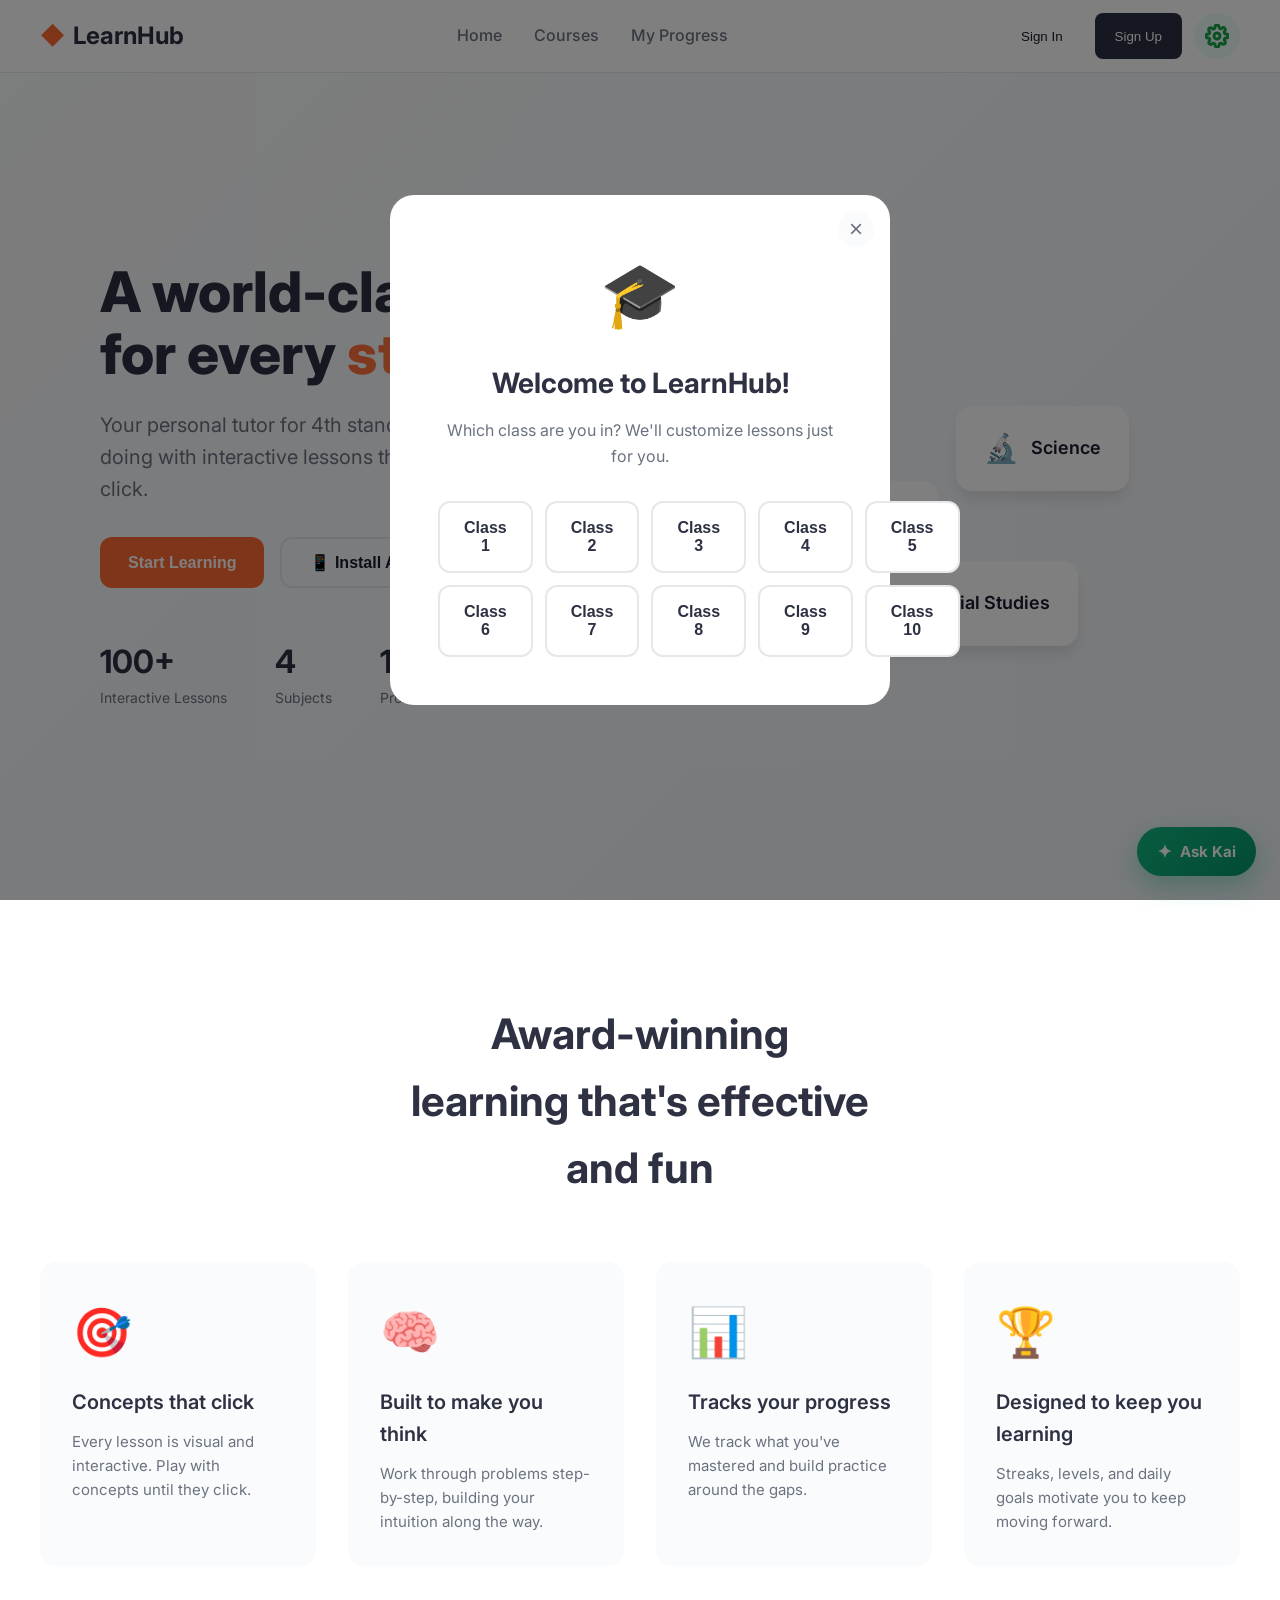
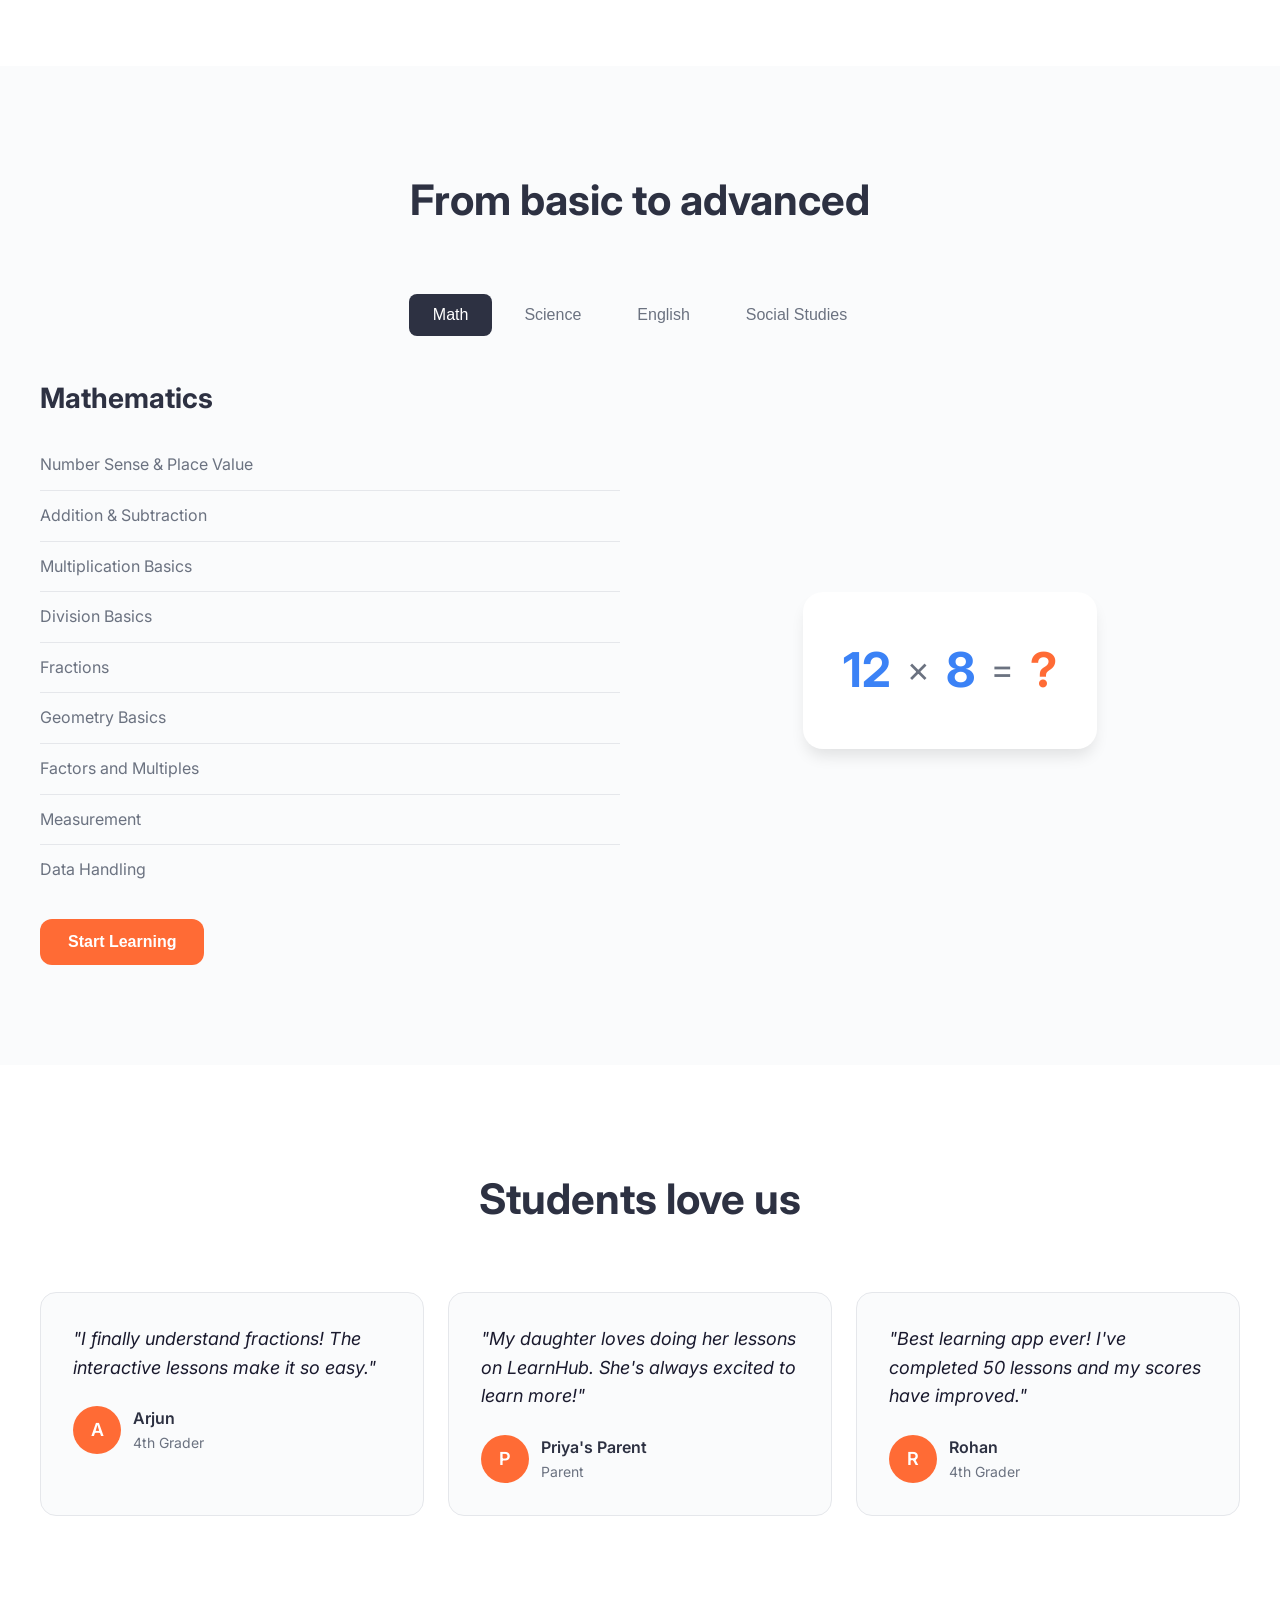
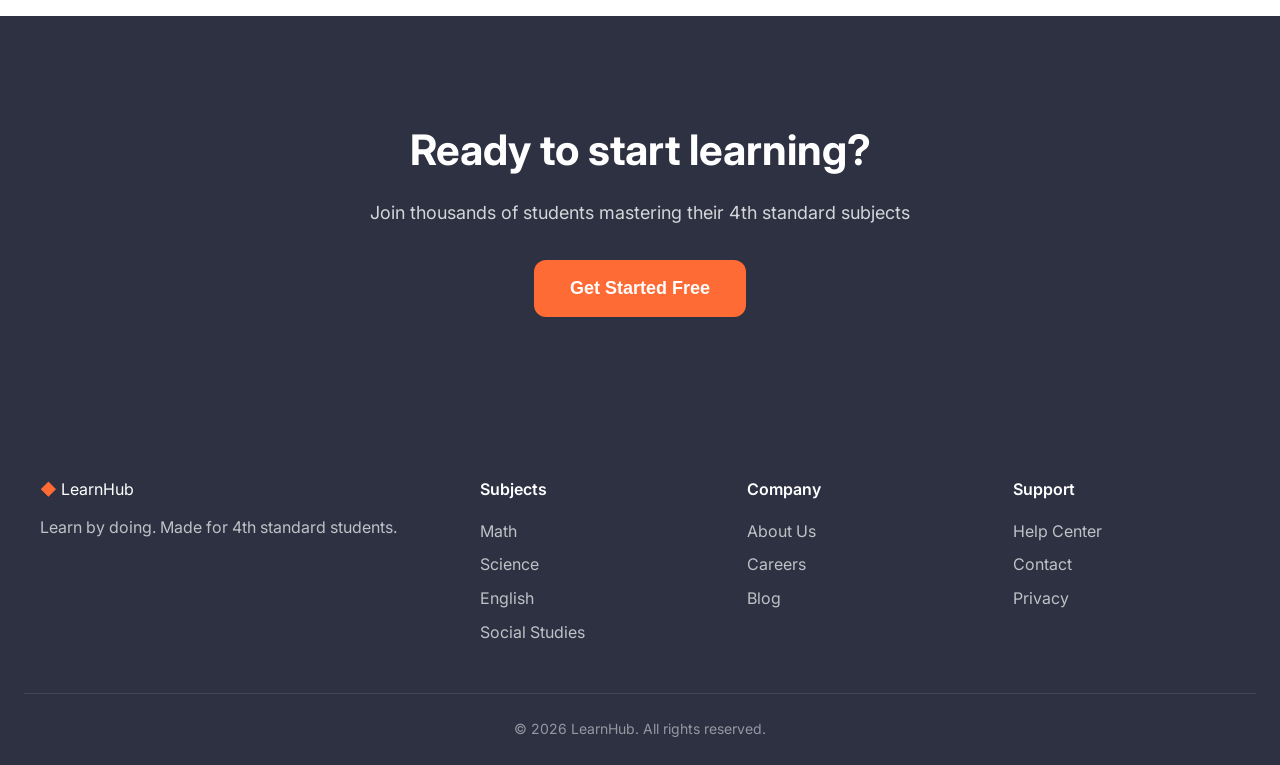
==== commit 91adbf41: "Update LearnHub site and add topics, icons" ====
--- a/index.html
+++ b/index.html
@@ -2,7 +2,7 @@
 <html lang="en">
 <head>
     <meta charset="UTF-8">
-    <meta name="viewport" content="width=device-width, initial-scale=1.0, maximum-scale=1.0, user-scalable=no">
+    <meta name="viewport" content="width=device-width, initial-scale=1.0, viewport-fit=cover">
     <meta name="theme-color" content="#FF6B35">
     <meta name="apple-mobile-web-app-capable" content="yes">
     <meta name="apple-mobile-web-app-status-bar-style" content="default">
@@ -15,6 +15,17 @@
     <link rel="stylesheet" href="css/style.css">
     <link rel="preconnect" href="https://fonts.googleapis.com">
     <link href="https://fonts.googleapis.com/css2?family=Inter:wght@400;500;600;700;800&display=swap" rel="stylesheet">
+    <script>
+        try {
+            const savedSettings = JSON.parse(localStorage.getItem('settings')) || {};
+            const savedTheme = savedSettings.theme || 'auto';
+            const prefersDark = window.matchMedia('(prefers-color-scheme: dark)').matches;
+            if (savedTheme === 'dark' || (savedTheme === 'auto' && prefersDark)) {
+                document.documentElement.classList.add('dark');
+                document.querySelector('meta[name="theme-color"]').setAttribute('content', '#0F172A');
+            }
+        } catch (e) {}
+    </script>
 </head>
 <body>
     <!-- Navigation -->
@@ -34,6 +45,12 @@
                 <span class="user-name" id="user-name" style="display:none;" onclick="showProfile()"></span>
                 <button class="btn-signin" id="btn-signin" onclick="showSignInModal()">Sign In</button>
                 <button class="btn-getstarted" id="btn-signup" onclick="showSignUpModal()">Sign Up</button>
+                <button class="btn-icon" onclick="showPage('settings')" title="Settings" aria-label="Settings">
+                    <svg viewBox="0 0 24 24" width="22" height="22" fill="none" stroke="currentColor" stroke-width="2.4" stroke-linecap="round" stroke-linejoin="round" aria-hidden="true">
+                        <circle cx="12" cy="12" r="3"></circle>
+                        <path d="M19.4 15a1.65 1.65 0 0 0 .33 1.82l.06.06a2 2 0 1 1-2.83 2.83l-.06-.06a1.65 1.65 0 0 0-1.82-.33 1.65 1.65 0 0 0-1 1.51V21a2 2 0 1 1-4 0v-.09a1.65 1.65 0 0 0-1-1.51 1.65 1.65 0 0 0-1.82.33l-.06.06a2 2 0 1 1-2.83-2.83l.06-.06a1.65 1.65 0 0 0 .33-1.82 1.65 1.65 0 0 0-1.51-1H3a2 2 0 1 1 0-4h.09a1.65 1.65 0 0 0 1.51-1 1.65 1.65 0 0 0-.33-1.82l-.06-.06a2 2 0 1 1 2.83-2.83l.06.06a1.65 1.65 0 0 0 1.82.33H9a1.65 1.65 0 0 0 1-1.51V3a2 2 0 1 1 4 0v.09a1.65 1.65 0 0 0 1 1.51 1.65 1.65 0 0 0 1.82-.33l.06-.06a2 2 0 1 1 2.83 2.83l-.06.06a1.65 1.65 0 0 0-.33 1.82V9a1.65 1.65 0 0 0 1.51 1H21a2 2 0 1 1 0 4h-.09a1.65 1.65 0 0 0-1.51 1z"></path>
+                    </svg>
+                </button>
             </div>
         </div>
     </nav>
@@ -148,7 +165,7 @@
                     </p>
                     <div class="hero-buttons">
                         <button class="btn-primary" onclick="state.grade ? showPage('courses') : showGradeModal()">Start Learning</button>
-                        <button class="btn-secondary" onclick="window.location.href='install.html'">📱 Install App</button>
+                        <button class="btn-secondary" id="install-app-btn" onclick="window.location.href='install.html'">📱 Install App</button>
                     </div>
                     <div class="hero-stats">
                         <div class="stat">
@@ -418,7 +435,7 @@
                     <h3>Mathematics</h3>
                     <p>Numbers, operations, geometry, and more</p>
                     <div class="course-meta">
-                        <span class="lessons-count">24 Lessons</span>
+                        <span class="lessons-count" id="math-lessons-count">9 Lessons</span>
                         <span class="difficulty">Beginner to Advanced</span>
                     </div>
                 </div>
@@ -438,7 +455,7 @@
                     <h3>Science</h3>
                     <p>Physics, chemistry, biology, and earth science</p>
                     <div class="course-meta">
-                        <span class="lessons-count">20 Lessons</span>
+                        <span class="lessons-count" id="science-lessons-count">8 Lessons</span>
                         <span class="difficulty">Beginner to Advanced</span>
                     </div>
                 </div>
@@ -458,7 +475,7 @@
                     <h3>English</h3>
                     <p>Grammar, vocabulary, reading, and writing</p>
                     <div class="course-meta">
-                        <span class="lessons-count">22 Lessons</span>
+                        <span class="lessons-count" id="english-lessons-count">8 Lessons</span>
                         <span class="difficulty">Beginner to Advanced</span>
                     </div>
                 </div>
@@ -478,7 +495,7 @@
                     <h3>Social Studies</h3>
                     <p>History, geography, civics, and culture</p>
                     <div class="course-meta">
-                        <span class="lessons-count">18 Lessons</span>
+                        <span class="lessons-count" id="social-lessons-count">7 Lessons</span>
                         <span class="difficulty">Beginner to Advanced</span>
                     </div>
                 </div>
@@ -631,6 +648,212 @@
         </div>
     </div>
 
+    <!-- Settings Page -->
+    <div id="settings-page" class="page">
+        <div class="page-header">
+            <h1>Settings</h1>
+            <p>Manage your account and learning preferences</p>
+        </div>
+        <div class="settings-container">
+            <div class="settings-card settings-profile-card">
+                <div class="settings-avatar" id="settings-avatar">G</div>
+                <div class="settings-profile-info">
+                    <h3 id="settings-name">Guest</h3>
+                    <p id="settings-email">Not signed in</p>
+                </div>
+                <button class="btn-secondary settings-auth-btn" id="settings-auth-btn" onclick="showSignInModal()">Sign In</button>
+            </div>
+
+            <div class="settings-card">
+                <h3 class="settings-card-title">Appearance</h3>
+                <div class="setting-row">
+                    <div class="setting-info">
+                        <span class="setting-icon">🌙</span>
+                        <div>
+                            <div class="setting-label">Theme</div>
+                            <div class="setting-desc">Choose light, dark, or match your system</div>
+                        </div>
+                    </div>
+                    <div class="theme-options">
+                        <button class="theme-btn" data-theme="light" onclick="setTheme('light')">Light</button>
+                        <button class="theme-btn" data-theme="dark" onclick="setTheme('dark')">Dark</button>
+                        <button class="theme-btn" data-theme="auto" onclick="setTheme('auto')">Auto</button>
+                    </div>
+                </div>
+            </div>
+
+            <div class="settings-card">
+                <h3 class="settings-card-title">Learning</h3>
+                <div class="setting-row">
+                    <div class="setting-info">
+                        <span class="setting-icon">🎓</span>
+                        <div>
+                            <div class="setting-label">Your Class</div>
+                            <div class="setting-desc">Lessons are customized for this class</div>
+                        </div>
+                    </div>
+                    <button class="setting-value-btn" onclick="showGradeModal()">Class <span id="settings-grade">—</span></button>
+                </div>
+                <div class="setting-row">
+                    <div class="setting-info">
+                        <span class="setting-icon">🔊</span>
+                        <div>
+                            <div class="setting-label">Sound Effects</div>
+                            <div class="setting-desc">Play a sound after each answer</div>
+                        </div>
+                    </div>
+                    <label class="toggle">
+                        <input type="checkbox" id="setting-sound" onchange="toggleSetting('sound', this.checked)">
+                        <span class="toggle-slider"></span>
+                    </label>
+                </div>
+                <div class="setting-row">
+                    <div class="setting-info">
+                        <span class="setting-icon">📳</span>
+                        <div>
+                            <div class="setting-label">Haptic Feedback</div>
+                            <div class="setting-desc">Vibrate on supported devices</div>
+                        </div>
+                    </div>
+                    <label class="toggle">
+                        <input type="checkbox" id="setting-haptics" onchange="toggleSetting('haptics', this.checked)">
+                        <span class="toggle-slider"></span>
+                    </label>
+                </div>
+            </div>
+
+            <div class="settings-card">
+                <h3 class="settings-card-title">Data & Privacy</h3>
+                <div class="setting-row">
+                    <div class="setting-info">
+                        <span class="setting-icon">🔄</span>
+                        <div>
+                            <div class="setting-label">Reset Progress</div>
+                            <div class="setting-desc">Clear lessons, points, and streaks</div>
+                        </div>
+                    </div>
+                    <button class="setting-value-btn danger" onclick="resetProgress()">Reset</button>
+                </div>
+                <div class="setting-row">
+                    <div class="setting-info">
+                        <span class="setting-icon">🗑️</span>
+                        <div>
+                            <div class="setting-label">Clear All Data</div>
+                            <div class="setting-desc">Delete your account and everything on this device</div>
+                        </div>
+                    </div>
+                    <button class="setting-value-btn danger" onclick="clearAllData()">Delete</button>
+                </div>
+            </div>
+
+            <div class="settings-card">
+                <h3 class="settings-card-title">About</h3>
+                <div class="setting-row">
+                    <div class="setting-info">
+                        <span class="setting-icon">◆</span>
+                        <div>
+                            <div class="setting-label">LearnHub</div>
+                            <div class="setting-desc">Learn by doing</div>
+                        </div>
+                    </div>
+                    <span class="setting-value" id="app-version">v1.3.3</span>
+                </div>
+                <div class="setting-row">
+                    <div class="setting-info">
+                        <span class="setting-icon">⬇️</span>
+                        <div>
+                            <div class="setting-label">Check for Updates</div>
+                            <div class="setting-desc" id="update-status">Get the latest lessons and fixes</div>
+                        </div>
+                    </div>
+                    <button class="setting-value-btn" id="update-check-btn" onclick="checkForAppUpdate()">Check</button>
+                </div>
+                <div class="setting-row">
+                    <div class="setting-info">
+                        <span class="setting-icon">🔄</span>
+                        <div>
+                            <div class="setting-label">Update App</div>
+                            <div class="setting-desc">Force-download the newest version and restart</div>
+                        </div>
+                    </div>
+                    <button class="setting-value-btn" id="update-app-btn" onclick="updateApp()">Update</button>
+                </div>
+                <div class="setting-row" id="install-app-row">
+                    <div class="setting-info">
+                        <span class="setting-icon">📱</span>
+                        <div>
+                            <div class="setting-label">Install App</div>
+                            <div class="setting-desc">Add LearnHub to your home screen</div>
+                        </div>
+                    </div>
+                    <button class="setting-value-btn" onclick="window.location.href='install.html'">Install</button>
+                </div>
+            </div>
+        </div>
+    </div>
+
+    <!-- Mobile bottom navigation -->
+    <nav class="mobile-nav" aria-label="Mobile navigation">
+        <button type="button" class="mobile-nav-item active" data-page="home" onclick="showPage('home')" aria-current="page">
+            <svg viewBox="0 0 24 24" fill="none" stroke="currentColor" stroke-linecap="round" stroke-linejoin="round" aria-hidden="true">
+                <path d="M3 10.5 12 3l9 7.5"></path>
+                <path d="M5 9.5V21h14V9.5"></path>
+            </svg>
+            <span>Home</span>
+        </button>
+        <button type="button" class="mobile-nav-item" data-page="courses" onclick="showPage('courses')">
+            <svg viewBox="0 0 24 24" fill="none" stroke="currentColor" stroke-linecap="round" stroke-linejoin="round" aria-hidden="true">
+                <rect x="4" y="3" width="16" height="18" rx="2"></rect>
+                <path d="M8 7h8M8 11h8M8 15h5"></path>
+            </svg>
+            <span>Courses</span>
+        </button>
+        <button type="button" class="mobile-nav-item" data-page="progress" onclick="showPage('progress')">
+            <svg viewBox="0 0 24 24" fill="none" stroke="currentColor" stroke-linecap="round" stroke-linejoin="round" aria-hidden="true">
+                <path d="M4 20V10M10 20V4M16 20v-7M22 20H2"></path>
+            </svg>
+            <span>Progress</span>
+        </button>
+        <button type="button" class="mobile-nav-item" data-page="settings" onclick="showPage('settings')">
+            <svg viewBox="0 0 24 24" fill="none" stroke="currentColor" stroke-linecap="round" stroke-linejoin="round" aria-hidden="true">
+                <path d="M4 6h16M4 12h16M4 18h16"></path>
+                <circle cx="9" cy="6" r="2"></circle>
+                <circle cx="15" cy="12" r="2"></circle>
+                <circle cx="8" cy="18" r="2"></circle>
+            </svg>
+            <span>Settings</span>
+        </button>
+    </nav>
+
+    <!-- AI Tutor -->
+    <button class="tutor-fab" id="tutor-fab" onclick="toggleTutor()" aria-label="Ask the AI tutor">
+        <span class="tutor-fab-spark">✦</span>
+        <span class="tutor-fab-text">Ask Kai</span>
+    </button>
+
+    <div class="tutor-panel" id="tutor-panel" aria-hidden="true" role="dialog" aria-label="AI tutor">
+        <div class="tutor-header">
+            <div class="tutor-brand">
+                <div class="tutor-avatar">K</div>
+                <div>
+                    <div class="tutor-name">Kai</div>
+                    <div class="tutor-status"><span class="tutor-dot"></span>AI Tutor &middot; online</div>
+                </div>
+            </div>
+            <button class="tutor-close" onclick="toggleTutor()" aria-label="Close tutor">&times;</button>
+        </div>
+        <div class="tutor-context" id="tutor-context">Ask me anything about your lessons</div>
+        <div class="tutor-messages" id="tutor-messages"></div>
+        <div class="tutor-chips" id="tutor-chips"></div>
+        <form class="tutor-input-row" onsubmit="sendTutorMessage(event)">
+            <input type="text" id="tutor-input" placeholder="Ask a question..." autocomplete="off">
+            <button type="submit" class="tutor-send" aria-label="Send">↑</button>
+        </form>
+    </div>
+
+    <script src="js/topics-1.js"></script>
+    <script src="js/topics-2.js"></script>
+    <script src="js/topics-3.js"></script>
     <script src="js/app.js"></script>
 </body>
 </html>
--- a/css/style.css
+++ b/css/style.css
@@ -7,10 +7,15 @@
 :root {
     --primary: #2D3142;
     --primary-light: #4F5D75;
+    --heading: #2D3142;
     --accent: #FF6B35;
     --accent-hover: #E85D2C;
     --background: #FAFBFC;
     --card-bg: #FFFFFF;
+    --surface-alt: #FAFBFC;
+    --nav-bg: rgba(255, 255, 255, 0.95);
+    --hero-start: #FAFBFC;
+    --hero-end: #F0F4F8;
     --text-primary: #1A1A2E;
     --text-secondary: #6B7280;
     --border: #E5E7EB;
@@ -24,6 +29,27 @@
     --shadow-lg: 0 10px 15px -3px rgba(0, 0, 0, 0.1);
 }
 
+:root.dark {
+    --primary: #1E293B;
+    --primary-light: #334155;
+    --heading: #F8FAFC;
+    --accent: #FF7A45;
+    --accent-hover: #FF8F65;
+    --background: #0F172A;
+    --card-bg: #1E293B;
+    --surface-alt: #0B1220;
+    --nav-bg: rgba(15, 23, 42, 0.92);
+    --hero-start: #0F172A;
+    --hero-end: #111C33;
+    --text-primary: #E2E8F0;
+    --text-secondary: #94A3B8;
+    --border: #334155;
+    --success: #34D399;
+    --error: #F87171;
+    --shadow: 0 4px 6px -1px rgba(0, 0, 0, 0.4);
+    --shadow-lg: 0 10px 15px -3px rgba(0, 0, 0, 0.5);
+}
+
 body {
     font-family: 'Inter', -apple-system, BlinkMacSystemFont, sans-serif;
     background: var(--background);
@@ -37,7 +63,7 @@
     top: 0;
     left: 0;
     right: 0;
-    background: rgba(255, 255, 255, 0.95);
+    background: var(--nav-bg);
     backdrop-filter: blur(10px);
     border-bottom: 1px solid var(--border);
     z-index: 1000;
@@ -59,7 +85,7 @@
     gap: 8px;
     font-size: 24px;
     font-weight: 700;
-    color: var(--primary);
+    color: var(--heading);
     cursor: pointer;
 }
 
@@ -118,6 +144,38 @@
     background: var(--primary-light);
 }
 
+.btn-icon {
+    width: 46px;
+    height: 46px;
+    border: none;
+    background: #ecfdf5;
+    color: #16a34a;
+    font-size: 22px;
+    cursor: pointer;
+    border-radius: 50%;
+    display: flex;
+    align-items: center;
+    justify-content: center;
+    transition: all 0.2s ease;
+    stroke-width: 3;
+}
+
+.btn-icon svg {
+    display: block;
+    width: 24px;
+    height: 24px;
+    stroke-width: 3;
+}
+
+.btn-icon:hover {
+    background: #d1fae5;
+    color: #15803d;
+}
+
+.btn-icon:active {
+    transform: scale(0.92);
+}
+
 /* Pages */
 .page {
     display: none;
@@ -131,7 +189,7 @@
 /* Hero Section */
 .hero {
     padding: 80px 24px;
-    background: linear-gradient(135deg, #FAFBFC 0%, #F0F4F8 100%);
+    background: linear-gradient(135deg, var(--hero-start) 0%, var(--hero-end) 100%);
     min-height: calc(100vh - 72px);
     display: flex;
     align-items: center;
@@ -151,7 +209,7 @@
     font-weight: 800;
     line-height: 1.1;
     margin-bottom: 24px;
-    color: var(--primary);
+    color: var(--heading);
 }
 
 .highlight {
@@ -204,7 +262,7 @@
 }
 
 .btn-secondary:hover {
-    border-color: var(--primary);
+    border-color: var(--heading);
 }
 
 .btn-large {
@@ -225,7 +283,7 @@
 .stat-number {
     font-size: 32px;
     font-weight: 700;
-    color: var(--primary);
+    color: var(--heading);
 }
 
 .stat-label {
@@ -247,7 +305,7 @@
 
 .float-card {
     position: absolute;
-    background: white;
+    background: var(--card-bg);
     padding: 20px 28px;
     border-radius: 16px;
     box-shadow: var(--shadow-lg);
@@ -298,7 +356,7 @@
 /* Features */
 .features {
     padding: 100px 24px;
-    background: white;
+    background: var(--card-bg);
 }
 
 .section-container {
@@ -311,7 +369,7 @@
     font-weight: 700;
     text-align: center;
     margin-bottom: 60px;
-    color: var(--primary);
+    color: var(--heading);
 }
 
 .features-grid {
@@ -340,7 +398,7 @@
     font-size: 20px;
     font-weight: 600;
     margin-bottom: 12px;
-    color: var(--primary);
+    color: var(--heading);
 }
 
 .feature-card p {
@@ -397,7 +455,7 @@
     font-size: 28px;
     font-weight: 700;
     margin-bottom: 20px;
-    color: var(--primary);
+    color: var(--heading);
 }
 
 .topic-list {
@@ -422,7 +480,7 @@
 }
 
 .preview-card {
-    background: white;
+    background: var(--card-bg);
     padding: 40px;
     border-radius: 20px;
     box-shadow: var(--shadow-lg);
@@ -466,7 +524,7 @@
 /* Testimonials */
 .testimonials {
     padding: 100px 24px;
-    background: white;
+    background: var(--card-bg);
 }
 
 .testimonials-grid {
@@ -515,7 +573,7 @@
 
 .author-name {
     font-weight: 600;
-    color: var(--primary);
+    color: var(--heading);
 }
 
 .author-grade {
@@ -611,7 +669,7 @@
 .page-header {
     padding: 60px 24px 40px;
     text-align: center;
-    background: white;
+    background: var(--card-bg);
     border-bottom: 1px solid var(--border);
 }
 
@@ -619,7 +677,7 @@
     font-size: 36px;
     font-weight: 700;
     margin-bottom: 8px;
-    color: var(--primary);
+    color: var(--heading);
 }
 
 .page-header p {
@@ -640,7 +698,7 @@
     align-items: center;
     gap: 24px;
     padding: 24px;
-    background: white;
+    background: var(--card-bg);
     border-radius: 16px;
     border: 1px solid var(--border);
     cursor: pointer;
@@ -664,7 +722,7 @@
     font-size: 20px;
     font-weight: 600;
     margin-bottom: 4px;
-    color: var(--primary);
+    color: var(--heading);
 }
 
 .course-info p {
@@ -713,7 +771,7 @@
     transform: translate(-50%, -50%);
     font-size: 14px;
     font-weight: 600;
-    color: var(--primary);
+    color: var(--heading);
 }
 
 /* Lesson Page */
@@ -722,7 +780,7 @@
     top: 72px;
     left: 0;
     right: 0;
-    background: white;
+    background: var(--card-bg);
     border-bottom: 1px solid var(--border);
     padding: 16px 24px;
     display: flex;
@@ -734,7 +792,7 @@
 .btn-back {
     padding: 8px 16px;
     border: 1px solid var(--border);
-    background: white;
+    background: var(--card-bg);
     border-radius: 8px;
     cursor: pointer;
     font-size: 14px;
@@ -743,8 +801,8 @@
 }
 
 .btn-back:hover {
-    border-color: var(--primary);
-    color: var(--primary);
+    border-color: var(--heading);
+    color: var(--heading);
 }
 
 .lesson-title-bar {
@@ -754,7 +812,7 @@
 .lesson-title-bar h2 {
     font-size: 18px;
     font-weight: 600;
-    color: var(--primary);
+    color: var(--heading);
     margin-bottom: 8px;
 }
 
@@ -784,7 +842,7 @@
 
 .lesson-content {
     padding: 40px;
-    background: white;
+    background: var(--card-bg);
     border-radius: 16px;
     border: 1px solid var(--border);
     margin-right: 24px;
@@ -798,7 +856,7 @@
 
 .sidebar-card {
     padding: 20px;
-    background: white;
+    background: var(--card-bg);
     border-radius: 12px;
     border: 1px solid var(--border);
 }
@@ -828,7 +886,7 @@
 .stat-item .stat-value {
     font-size: 24px;
     font-weight: 700;
-    color: var(--primary);
+    color: var(--heading);
 }
 
 .stat-item .stat-label {
@@ -884,7 +942,7 @@
 .question-text {
     font-size: 28px;
     font-weight: 700;
-    color: var(--primary);
+    color: var(--heading);
     margin-bottom: 40px;
     line-height: 1.4;
 }
@@ -908,17 +966,17 @@
 .option-btn {
     padding: 20px;
     border: 2px solid var(--border);
-    background: white;
+    background: var(--card-bg);
     border-radius: 12px;
     font-size: 20px;
     font-weight: 600;
-    color: var(--primary);
+    color: var(--heading);
     cursor: pointer;
     transition: all 0.2s;
 }
 
 .option-btn:hover:not(.selected) {
-    border-color: var(--primary);
+    border-color: var(--heading);
 }
 
 .option-btn.selected {
@@ -971,7 +1029,7 @@
 .feedback-text {
     font-size: 16px;
     font-weight: 500;
-    color: var(--primary);
+    color: var(--heading);
 }
 
 .feedback-explanation {
@@ -1015,7 +1073,7 @@
 .complete-title {
     font-size: 32px;
     font-weight: 700;
-    color: var(--primary);
+    color: var(--heading);
     margin-bottom: 16px;
 }
 
@@ -1057,7 +1115,7 @@
     align-items: center;
     gap: 16px;
     padding: 20px;
-    background: white;
+    background: var(--card-bg);
     border-radius: 12px;
     border: 1px solid var(--border);
 }
@@ -1074,7 +1132,7 @@
 .progress-stat-card .stat-value {
     font-size: 28px;
     font-weight: 700;
-    color: var(--primary);
+    color: var(--heading);
 }
 
 .progress-stat-card .stat-label {
@@ -1091,7 +1149,7 @@
 
 .subject-progress-card {
     padding: 20px;
-    background: white;
+    background: var(--card-bg);
     border-radius: 12px;
     border: 1px solid var(--border);
 }
@@ -1110,7 +1168,7 @@
 .subject-header h3 {
     font-size: 16px;
     font-weight: 600;
-    color: var(--primary);
+    color: var(--heading);
 }
 
 .progress-bar-container {
@@ -1142,7 +1200,7 @@
 }
 
 .recent-activity {
-    background: white;
+    background: var(--card-bg);
     border-radius: 12px;
     border: 1px solid var(--border);
     padding: 20px;
@@ -1152,7 +1210,7 @@
     font-size: 16px;
     font-weight: 600;
     margin-bottom: 16px;
-    color: var(--primary);
+    color: var(--heading);
 }
 
 .activity-list {
@@ -1181,7 +1239,7 @@
 .activity-title {
     font-size: 14px;
     font-weight: 500;
-    color: var(--primary);
+    color: var(--heading);
 }
 
 .activity-time {
@@ -1238,7 +1296,7 @@
 }
 
 .modal-content {
-    background: white;
+    background: var(--card-bg);
     border-radius: 24px;
     padding: 48px;
     max-width: 500px;
@@ -1288,7 +1346,7 @@
     font-size: 28px;
     font-weight: 700;
     margin-bottom: 12px;
-    color: var(--primary);
+    color: var(--heading);
 }
 
 .modal-content p {
@@ -1306,11 +1364,11 @@
 .grade-btn {
     padding: 16px 24px;
     border: 2px solid var(--border);
-    background: white;
+    background: var(--card-bg);
     border-radius: 12px;
     font-size: 16px;
     font-weight: 600;
-    color: var(--primary);
+    color: var(--heading);
     cursor: pointer;
     transition: all 0.2s;
 }
@@ -1347,6 +1405,8 @@
     border-radius: 10px;
     font-size: 16px;
     font-family: inherit;
+    background: var(--card-bg);
+    color: var(--text-primary);
     transition: border-color 0.2s;
     box-sizing: border-box;
 }
@@ -1412,12 +1472,525 @@
     display: block;
     font-size: 28px;
     font-weight: 700;
-    color: var(--primary);
+    color: var(--heading);
 }
 
 .profile-stat .stat-label {
     font-size: 13px;
     color: var(--text-secondary);
+}
+
+/* Settings Page */
+.settings-container {
+    max-width: 800px;
+    margin: 0 auto;
+    padding: 40px 24px;
+    display: flex;
+    flex-direction: column;
+    gap: 16px;
+}
+
+.settings-card {
+    background: var(--card-bg);
+    border: 1px solid var(--border);
+    border-radius: 16px;
+    padding: 8px 24px;
+}
+
+.settings-profile-card {
+    display: flex;
+    align-items: center;
+    gap: 16px;
+    padding: 24px;
+}
+
+.settings-avatar {
+    width: 56px;
+    height: 56px;
+    border-radius: 50%;
+    background: var(--accent);
+    color: white;
+    display: flex;
+    align-items: center;
+    justify-content: center;
+    font-size: 24px;
+    font-weight: 700;
+    flex-shrink: 0;
+}
+
+.settings-profile-info {
+    flex: 1;
+    min-width: 0;
+}
+
+.settings-profile-info h3 {
+    font-size: 18px;
+    font-weight: 700;
+    color: var(--heading);
+}
+
+.settings-profile-info p {
+    font-size: 14px;
+    color: var(--text-secondary);
+    overflow: hidden;
+    text-overflow: ellipsis;
+    white-space: nowrap;
+}
+
+.settings-auth-btn {
+    padding: 10px 20px;
+    font-size: 14px;
+}
+
+.settings-card-title {
+    font-size: 14px;
+    font-weight: 700;
+    text-transform: uppercase;
+    letter-spacing: 0.5px;
+    color: var(--text-secondary);
+    padding: 16px 0 4px;
+}
+
+.setting-row {
+    display: flex;
+    align-items: center;
+    justify-content: space-between;
+    gap: 16px;
+    padding: 16px 0;
+    border-bottom: 1px solid var(--border);
+}
+
+.setting-row:last-child {
+    border-bottom: none;
+}
+
+.setting-info {
+    display: flex;
+    align-items: center;
+    gap: 14px;
+    min-width: 0;
+}
+
+.setting-icon {
+    font-size: 22px;
+    width: 28px;
+    text-align: center;
+    flex-shrink: 0;
+}
+
+.setting-label {
+    font-size: 15px;
+    font-weight: 600;
+    color: var(--text-primary);
+}
+
+.setting-desc {
+    font-size: 13px;
+    color: var(--text-secondary);
+}
+
+.setting-value {
+    font-size: 14px;
+    color: var(--text-secondary);
+    font-weight: 500;
+}
+
+.setting-value-btn {
+    padding: 8px 16px;
+    border: 2px solid var(--border);
+    background: var(--card-bg);
+    color: var(--heading);
+    font-size: 14px;
+    font-weight: 600;
+    border-radius: 10px;
+    cursor: pointer;
+    white-space: nowrap;
+    transition: all 0.2s;
+}
+
+.setting-value-btn:hover {
+    border-color: var(--accent);
+    color: var(--accent);
+}
+
+.setting-value-btn.danger {
+    color: var(--error);
+}
+
+.setting-value-btn.danger:hover {
+    border-color: var(--error);
+    background: rgba(239, 68, 68, 0.05);
+}
+
+.setting-value-btn:disabled {
+    opacity: 0.6;
+    cursor: progress;
+}
+
+/* Toggle switch */
+.toggle {
+    position: relative;
+    display: inline-block;
+    width: 48px;
+    height: 28px;
+    flex-shrink: 0;
+}
+
+.toggle input {
+    opacity: 0;
+    width: 0;
+    height: 0;
+}
+
+.toggle-slider {
+    position: absolute;
+    inset: 0;
+    background: var(--border);
+    border-radius: 28px;
+    cursor: pointer;
+    transition: background 0.2s;
+}
+
+.toggle-slider::before {
+    content: '';
+    position: absolute;
+    width: 22px;
+    height: 22px;
+    left: 3px;
+    top: 3px;
+    background: var(--card-bg);
+    border-radius: 50%;
+    box-shadow: 0 1px 3px rgba(0, 0, 0, 0.2);
+    transition: transform 0.2s;
+}
+
+.toggle input:checked + .toggle-slider {
+    background: var(--accent);
+}
+
+.toggle input:checked + .toggle-slider::before {
+    transform: translateX(20px);
+}
+
+.toggle input:focus-visible + .toggle-slider {
+    outline: 2px solid var(--accent);
+    outline-offset: 2px;
+}
+
+/* AI Tutor */
+.tutor-fab {
+    position: fixed;
+    right: 24px;
+    bottom: 24px;
+    z-index: 1900;
+    display: flex;
+    align-items: center;
+    gap: 8px;
+    padding: 14px 20px;
+    border: none;
+    border-radius: 999px;
+    background: linear-gradient(135deg, #10b981, #059669);
+    color: white;
+    font-size: 15px;
+    font-weight: 700;
+    font-family: inherit;
+    cursor: pointer;
+    box-shadow: 0 10px 25px rgba(16, 185, 129, 0.35);
+    transition: all 0.2s ease;
+}
+
+.tutor-fab:hover {
+    transform: translateY(-2px);
+    box-shadow: 0 14px 30px rgba(16, 185, 129, 0.45);
+}
+
+.tutor-fab.hidden {
+    opacity: 0;
+    pointer-events: none;
+    transform: translateY(10px);
+}
+
+.tutor-fab-spark {
+    font-size: 18px;
+}
+
+.tutor-panel {
+    position: fixed;
+    right: 24px;
+    bottom: 24px;
+    z-index: 1950;
+    width: 380px;
+    max-width: calc(100vw - 32px);
+    height: 560px;
+    max-height: calc(100vh - 48px);
+    display: flex;
+    flex-direction: column;
+    overflow: hidden;
+    background: var(--card-bg);
+    border-radius: 20px;
+    box-shadow: 0 25px 60px rgba(0, 0, 0, 0.18);
+    opacity: 0;
+    transform: translateY(16px) scale(0.98);
+    pointer-events: none;
+    transition: opacity 0.25s ease, transform 0.25s ease;
+}
+
+.tutor-panel.open {
+    opacity: 1;
+    transform: translateY(0) scale(1);
+    pointer-events: auto;
+}
+
+.tutor-header {
+    display: flex;
+    align-items: center;
+    justify-content: space-between;
+    gap: 12px;
+    padding: 16px 18px;
+    background: linear-gradient(135deg, #10b981, #059669);
+    color: white;
+}
+
+.tutor-brand {
+    display: flex;
+    align-items: center;
+    gap: 12px;
+}
+
+.tutor-avatar {
+    width: 40px;
+    height: 40px;
+    border-radius: 50%;
+    background: rgba(255, 255, 255, 0.22);
+    display: flex;
+    align-items: center;
+    justify-content: center;
+    font-size: 18px;
+    font-weight: 800;
+}
+
+.tutor-name {
+    font-size: 16px;
+    font-weight: 700;
+}
+
+.tutor-status {
+    display: flex;
+    align-items: center;
+    gap: 6px;
+    font-size: 12px;
+    opacity: 0.92;
+}
+
+.tutor-dot {
+    width: 7px;
+    height: 7px;
+    border-radius: 50%;
+    background: #bbf7d0;
+    box-shadow: 0 0 0 3px rgba(255, 255, 255, 0.2);
+}
+
+.tutor-close {
+    width: 32px;
+    height: 32px;
+    border: none;
+    border-radius: 50%;
+    background: rgba(255, 255, 255, 0.15);
+    color: white;
+    font-size: 22px;
+    line-height: 1;
+    cursor: pointer;
+    transition: background 0.2s;
+}
+
+.tutor-close:hover {
+    background: rgba(255, 255, 255, 0.28);
+}
+
+.tutor-context {
+    padding: 10px 18px;
+    background: var(--background);
+    border-bottom: 1px solid var(--border);
+    color: var(--text-secondary);
+    font-size: 12px;
+    font-weight: 600;
+}
+
+.tutor-context.active {
+    background: #ecfdf5;
+    color: #047857;
+}
+
+.tutor-messages {
+    flex: 1;
+    display: flex;
+    flex-direction: column;
+    gap: 12px;
+    overflow-y: auto;
+    padding: 16px;
+    background: var(--surface-alt);
+}
+
+.tutor-message {
+    display: flex;
+    align-items: flex-end;
+    gap: 8px;
+}
+
+.tutor-message.user {
+    justify-content: flex-end;
+}
+
+.tutor-message-avatar {
+    width: 26px;
+    height: 26px;
+    border-radius: 50%;
+    background: #10b981;
+    color: white;
+    display: flex;
+    align-items: center;
+    justify-content: center;
+    font-size: 12px;
+    font-weight: 700;
+    flex-shrink: 0;
+}
+
+.tutor-bubble {
+    max-width: 82%;
+    padding: 10px 14px;
+    border-radius: 16px;
+    font-size: 14px;
+    line-height: 1.45;
+    white-space: pre-wrap;
+    word-break: break-word;
+}
+
+.tutor-message.tutor .tutor-bubble {
+    background: var(--card-bg);
+    border: 1px solid var(--border);
+    color: var(--text-primary);
+    border-bottom-left-radius: 4px;
+}
+
+.tutor-message.user .tutor-bubble {
+    background: #10b981;
+    color: white;
+    border-bottom-right-radius: 4px;
+}
+
+.tutor-typing {
+    display: flex;
+    align-items: center;
+    gap: 4px;
+    padding: 14px 16px;
+}
+
+.tutor-typing span {
+    width: 7px;
+    height: 7px;
+    border-radius: 50%;
+    background: #9ca3af;
+    animation: tutorBounce 1.2s infinite;
+}
+
+.tutor-typing span:nth-child(2) {
+    animation-delay: 0.15s;
+}
+
+.tutor-typing span:nth-child(3) {
+    animation-delay: 0.3s;
+}
+
+@keyframes tutorBounce {
+    0%, 60%, 100% { transform: translateY(0); opacity: 0.4; }
+    30% { transform: translateY(-4px); opacity: 1; }
+}
+
+.tutor-chips {
+    display: flex;
+    flex-wrap: wrap;
+    gap: 8px;
+    padding: 0 16px 10px;
+    background: var(--surface-alt);
+}
+
+.tutor-chips button {
+    padding: 7px 12px;
+    border: 1px solid #d1fae5;
+    border-radius: 999px;
+    background: #ecfdf5;
+    color: #047857;
+    font-size: 12px;
+    font-weight: 600;
+    font-family: inherit;
+    cursor: pointer;
+    transition: background 0.2s;
+}
+
+.tutor-chips button:hover {
+    background: #d1fae5;
+}
+
+.tutor-input-row {
+    display: flex;
+    gap: 8px;
+    padding: 12px 16px;
+    background: var(--card-bg);
+    border-top: 1px solid var(--border);
+}
+
+.tutor-input-row input {
+    flex: 1;
+    min-width: 0;
+    padding: 11px 14px;
+    border: 2px solid var(--border);
+    border-radius: 12px;
+    font-size: 14px;
+    font-family: inherit;
+    background: var(--card-bg);
+    color: var(--text-primary);
+    transition: border-color 0.2s;
+}
+
+.tutor-input-row input:focus {
+    outline: none;
+    border-color: #10b981;
+}
+
+.tutor-send {
+    width: 42px;
+    height: 42px;
+    border: none;
+    border-radius: 12px;
+    background: #10b981;
+    color: white;
+    font-size: 18px;
+    font-weight: 700;
+    cursor: pointer;
+    transition: background 0.2s;
+    flex-shrink: 0;
+}
+
+.tutor-send:hover {
+    background: #059669;
+}
+
+@media (max-width: 480px) {
+    .tutor-fab {
+        right: 16px;
+        bottom: 16px;
+        padding: 12px 16px;
+        font-size: 14px;
+    }
+
+    .tutor-panel {
+        right: 8px;
+        bottom: 8px;
+        left: 8px;
+        width: auto;
+        height: calc(100vh - 88px);
+        max-height: none;
+    }
 }
 
 /* Responsive */
@@ -1428,15 +2001,23 @@
     }
 
     .hero-title {
-        font-size: 36px;
+        font-size: 28px;
+    }
+
+    .hero-subtitle {
+        font-size: 16px;
     }
 
     .hero-buttons {
         justify-content: center;
+        flex-direction: column;
+        gap: 12px;
     }
 
     .hero-stats {
         justify-content: center;
+        flex-wrap: wrap;
+        gap: 24px;
     }
 
     .hero-visual {
@@ -1461,6 +2042,7 @@
 
     .lesson-container {
         grid-template-columns: 1fr;
+        padding: 100px 12px 20px;
     }
 
     .lesson-sidebar {
@@ -1472,6 +2054,947 @@
     }
 
     .progress-overview {
+        grid-template-columns: 1fr;
+    }
+
+    .grade-options {
         grid-template-columns: repeat(2, 1fr);
     }
-}
+
+    .modal-content {
+        padding: 32px 20px;
+        margin: 16px;
+    }
+
+    .section-title {
+        font-size: 28px;
+    }
+
+    .courses-container {
+        padding: 0 12px;
+    }
+
+    .course-card {
+        flex-direction: column;
+        text-align: center;
+        padding: 20px;
+    }
+
+    .nav-links {
+        display: none;
+    }
+
+    .nav-actions {
+        gap: 8px;
+    }
+
+    .btn-signin, .btn-getstarted {
+        padding: 8px 12px;
+        font-size: 13px;
+    }
+
+    .lesson-header {
+        padding: 12px;
+    }
+
+    .question-text {
+        font-size: 20px;
+    }
+
+    .preview-card {
+        flex-direction: column;
+        text-align: center;
+    }
+
+    .subjects-tabs {
+        flex-wrap: wrap;
+    }
+
+    .subject-tab {
+        padding: 10px 16px;
+        font-size: 14px;
+    }
+
+    .profile-stats {
+        gap: 16px;
+    }
+
+    .topic-list li {
+        font-size: 14px;
+    }
+
+    .stat-number {
+        font-size: 24px;
+    }
+
+    .stat-label {
+        font-size: 12px;
+    }
+
+    .footer-links {
+        grid-template-columns: 1fr;
+        gap: 24px;
+    }
+
+    .progress-container {
+        padding: 20px 12px;
+    }
+
+    .subject-progress-card {
+        padding: 16px;
+    }
+
+    .settings-container {
+        padding: 20px 12px;
+    }
+
+    .settings-card {
+        padding: 0 16px;
+    }
+
+    .settings-profile-card {
+        flex-direction: column;
+        text-align: center;
+        padding: 20px;
+    }
+
+    .setting-row {
+        flex-direction: column;
+        align-items: flex-start;
+        gap: 12px;
+    }
+
+    .setting-row > button,
+    .setting-row > .toggle,
+    .setting-row > .theme-options {
+        align-self: flex-end;
+    }
+
+    .settings-auth-btn {
+        align-self: stretch;
+        width: 100%;
+    }
+}
+
+@media (max-width: 480px) {
+    .hero-title {
+        font-size: 24px;
+    }
+
+    .grade-options {
+        grid-template-columns: repeat(2, 1fr);
+        gap: 8px;
+    }
+
+    .grade-btn {
+        padding: 12px 16px;
+        font-size: 14px;
+    }
+}
+
+/* Update toast */
+.update-toast {
+    position: fixed;
+    top: 88px;
+    left: 50%;
+    z-index: 2200;
+    display: flex;
+    align-items: center;
+    gap: 12px;
+    max-width: calc(100vw - 32px);
+    padding: 12px 16px;
+    border-radius: 14px;
+    background: #111827;
+    color: white;
+    box-shadow: 0 15px 40px rgba(0, 0, 0, 0.3);
+    opacity: 0;
+    pointer-events: none;
+    transform: translate(-50%, -12px);
+    transition: opacity 0.25s ease, transform 0.25s ease;
+}
+
+.update-toast.show {
+    opacity: 1;
+    pointer-events: auto;
+    transform: translate(-50%, 0);
+}
+
+.update-toast-text {
+    display: flex;
+    flex-direction: column;
+    min-width: 0;
+}
+
+.update-toast-text strong {
+    font-size: 14px;
+}
+
+.update-toast-text span {
+    font-size: 12px;
+    opacity: 0.75;
+}
+
+.update-toast > button {
+    flex-shrink: 0;
+    padding: 8px 14px;
+    border: none;
+    border-radius: 10px;
+    background: #10b981;
+    color: white;
+    font-family: inherit;
+    font-size: 13px;
+    font-weight: 600;
+    cursor: pointer;
+    transition: background 0.2s;
+}
+
+.update-toast > button:hover {
+    background: #059669;
+}
+
+.update-toast .update-toast-close {
+    padding: 2px 4px;
+    background: transparent;
+    color: rgba(255, 255, 255, 0.6);
+    font-size: 22px;
+    line-height: 1;
+}
+
+.update-toast .update-toast-close:hover {
+    background: transparent;
+    color: white;
+}
+
+@media (max-width: 480px) {
+    .update-toast {
+        left: 16px;
+        right: 16px;
+        max-width: none;
+        transform: translateY(-12px);
+    }
+
+    .update-toast.show {
+        transform: translateY(0);
+    }
+}
+
+/* Theme picker */
+.theme-options {
+    display: flex;
+    gap: 4px;
+    padding: 4px;
+    background: var(--surface-alt);
+    border: 1px solid var(--border);
+    border-radius: 10px;
+}
+
+.theme-btn {
+    padding: 7px 12px;
+    border: none;
+    border-radius: 7px;
+    background: transparent;
+    color: var(--text-secondary);
+    font-family: inherit;
+    font-size: 13px;
+    font-weight: 600;
+    cursor: pointer;
+    transition: all 0.2s;
+}
+
+.theme-btn:hover:not(.active) {
+    color: var(--text-primary);
+}
+
+.theme-btn.active {
+    background: var(--card-bg);
+    color: var(--accent);
+    box-shadow: var(--shadow);
+}
+
+/* Dark theme adjustments */
+.dark .btn-getstarted,
+.dark .user-name,
+.dark .subject-tab.active,
+.dark .next-btn {
+    background: #334155;
+    color: #F8FAFC;
+}
+
+.dark .btn-getstarted:hover,
+.dark .next-btn:hover {
+    background: #475569;
+}
+
+.dark .cta,
+.dark .footer {
+    background: #020617;
+}
+
+.dark .btn-icon {
+    background: rgba(34, 197, 94, 0.15);
+    color: #4ADE80;
+}
+
+.dark .btn-icon:hover {
+    background: rgba(34, 197, 94, 0.25);
+    color: #86EFAC;
+}
+
+.dark .tutor-context.active {
+    background: #064E3B;
+    color: #6EE7B7;
+}
+
+.dark .tutor-chips button {
+    background: #064E3B;
+    border-color: #065F46;
+    color: #6EE7B7;
+}
+
+.dark .tutor-chips button:hover {
+    background: #065F46;
+}
+
+.dark .tutor-message.user .tutor-bubble {
+    background: #059669;
+}
+
+.dark .update-toast {
+    background: #020617;
+    border: 1px solid #334155;
+}
+
+/* Mobile experience */
+html {
+    -webkit-text-size-adjust: 100%;
+}
+
+body {
+    overflow-x: hidden;
+}
+
+.mobile-nav {
+    display: none;
+}
+
+@media (max-width: 768px) {
+    .navbar {
+        padding: env(safe-area-inset-top) 12px 0;
+    }
+
+    .nav-container {
+        height: 64px;
+    }
+
+    .logo {
+        gap: 6px;
+        font-size: 20px;
+    }
+
+    .logo-icon {
+        font-size: 20px;
+    }
+
+    .nav-actions {
+        gap: 6px;
+    }
+
+    .grade-badge,
+    .user-name {
+        padding: 6px 10px;
+        font-size: 12px;
+    }
+
+    .user-name {
+        max-width: 92px;
+        overflow: hidden;
+        text-overflow: ellipsis;
+        white-space: nowrap;
+    }
+
+    .btn-icon {
+        width: 40px;
+        height: 40px;
+    }
+
+    .btn-icon svg {
+        width: 20px;
+        height: 20px;
+    }
+
+    .btn-signin,
+    .btn-getstarted {
+        padding: 8px 10px;
+        font-size: 12px;
+    }
+
+    .page {
+        padding-top: calc(64px + env(safe-area-inset-top));
+    }
+
+    .hero {
+        min-height: auto;
+        padding: 28px 16px 44px;
+    }
+
+    .hero-title {
+        font-size: 28px;
+    }
+
+    .hero-subtitle {
+        font-size: 15px;
+        margin-bottom: 24px;
+    }
+
+    .hero-buttons {
+        margin-bottom: 32px;
+    }
+
+    .hero-buttons .btn-primary,
+    .hero-buttons .btn-secondary {
+        width: 100%;
+    }
+
+    .hero-stats {
+        gap: 18px 28px;
+    }
+
+    .stat-number {
+        font-size: 26px;
+    }
+
+    .stat-label {
+        font-size: 12px;
+    }
+
+    .features,
+    .subjects-preview,
+    .testimonials,
+    .cta {
+        padding: 48px 16px;
+    }
+
+    .section-title {
+        font-size: 26px;
+        margin-bottom: 32px;
+    }
+
+    .feature-card,
+    .testimonial-card {
+        padding: 22px;
+    }
+
+    .cta h2 {
+        font-size: 28px;
+    }
+
+    .cta p {
+        font-size: 15px;
+    }
+
+    .footer {
+        padding: 40px 16px calc(84px + env(safe-area-inset-bottom));
+    }
+
+    .page-header {
+        padding: 32px 16px 24px;
+    }
+
+    .page-header h1 {
+        font-size: 26px;
+    }
+
+    .page-header p {
+        font-size: 14px;
+    }
+
+    .courses-container {
+        margin: 20px auto;
+        padding: 0 12px calc(84px + env(safe-area-inset-bottom));
+        gap: 12px;
+    }
+
+    .course-card {
+        flex-direction: row;
+        align-items: center;
+        gap: 12px;
+        padding: 16px;
+        text-align: left;
+    }
+
+    .course-icon {
+        font-size: 32px;
+        flex-shrink: 0;
+    }
+
+    .course-info {
+        min-width: 0;
+    }
+
+    .course-info h3 {
+        font-size: 17px;
+    }
+
+    .course-info p {
+        margin-bottom: 6px;
+        font-size: 12px;
+    }
+
+    .course-meta {
+        flex-wrap: wrap;
+        gap: 6px 10px;
+        font-size: 11px;
+    }
+
+    .progress-ring {
+        width: 48px;
+        height: 48px;
+        flex-shrink: 0;
+    }
+
+    .progress-text {
+        font-size: 12px;
+    }
+
+    .lesson-header {
+        top: calc(64px + env(safe-area-inset-top));
+        padding: 10px 12px;
+        gap: 10px;
+    }
+
+    .btn-back {
+        min-height: 40px;
+        padding: 8px 10px;
+        font-size: 13px;
+        flex-shrink: 0;
+    }
+
+    .lesson-title-bar {
+        min-width: 0;
+    }
+
+    .lesson-title-bar h2 {
+        margin-bottom: 6px;
+        font-size: 15px;
+        white-space: nowrap;
+        overflow: hidden;
+        text-overflow: ellipsis;
+    }
+
+    .lesson-container {
+        padding: 84px 12px 24px;
+        min-height: calc(100vh - 64px);
+        min-height: calc(100dvh - 64px);
+    }
+
+    .lesson-content {
+        margin-right: 0;
+        padding: 20px 14px;
+        border-radius: 14px;
+    }
+
+    .question-number {
+        font-size: 12px;
+    }
+
+    .question-text {
+        margin-bottom: 24px;
+        font-size: 19px;
+    }
+
+    .question-visual {
+        margin-bottom: 20px;
+        padding: 16px;
+        font-size: 28px;
+    }
+
+    .options-grid {
+        gap: 10px;
+    }
+
+    .option-btn {
+        padding: 14px 16px;
+        border-radius: 10px;
+        font-size: 16px;
+        text-align: left;
+    }
+
+    .feedback-container {
+        margin-top: 20px;
+        padding: 14px;
+        text-align: left;
+    }
+
+    .next-btn {
+        width: 100%;
+        margin-top: 16px;
+        padding: 13px 20px;
+    }
+
+    .lesson-complete {
+        padding: 32px 12px;
+    }
+
+    .complete-icon {
+        margin-bottom: 16px;
+        font-size: 56px;
+    }
+
+    .complete-title {
+        font-size: 24px;
+    }
+
+    .complete-score {
+        font-size: 36px;
+    }
+
+    .complete-message {
+        margin-bottom: 24px;
+        font-size: 15px;
+    }
+
+    .complete-actions {
+        flex-direction: column;
+        gap: 10px;
+    }
+
+    .complete-actions .btn-primary,
+    .complete-actions .btn-secondary {
+        width: 100%;
+    }
+
+    .progress-container {
+        padding: 16px 12px calc(84px + env(safe-area-inset-bottom));
+    }
+
+    .progress-overview {
+        grid-template-columns: repeat(2, minmax(0, 1fr));
+        gap: 10px;
+        margin-bottom: 20px;
+    }
+
+    .progress-stat-card {
+        gap: 10px;
+        padding: 14px 12px;
+    }
+
+    .stat-icon {
+        font-size: 24px;
+    }
+
+    .progress-stat-card .stat-value {
+        font-size: 22px;
+    }
+
+    .progress-stat-card .stat-label {
+        font-size: 11px;
+    }
+
+    .subject-progress-card {
+        padding: 14px;
+    }
+
+    .recent-activity {
+        padding: 16px;
+    }
+
+    .activity-item {
+        gap: 10px;
+        padding: 10px;
+    }
+
+    .activity-title {
+        font-size: 13px;
+    }
+
+    .activity-time {
+        font-size: 11px;
+    }
+
+    .activity-score {
+        font-size: 12px;
+    }
+
+    .settings-container {
+        padding: 16px 12px calc(84px + env(safe-area-inset-bottom));
+        gap: 12px;
+    }
+
+    .settings-card {
+        padding: 0 14px;
+        border-radius: 14px;
+    }
+
+    .settings-profile-card {
+        padding: 18px 4px;
+    }
+
+    .setting-row {
+        padding: 14px 0;
+    }
+
+    .setting-info {
+        align-items: flex-start;
+        gap: 10px;
+    }
+
+    .setting-icon {
+        width: 24px;
+        margin-top: 2px;
+        font-size: 20px;
+    }
+
+    .setting-label {
+        font-size: 14px;
+    }
+
+    .setting-desc {
+        font-size: 12px;
+    }
+
+    .modal-overlay {
+        align-items: flex-start;
+        overflow-y: auto;
+        padding: max(12px, env(safe-area-inset-top)) 12px calc(12px + env(safe-area-inset-bottom));
+    }
+
+    .modal-content {
+        width: 100%;
+        max-width: 440px;
+        max-height: calc(100vh - 24px - env(safe-area-inset-top) - env(safe-area-inset-bottom));
+        max-height: calc(100dvh - 24px - env(safe-area-inset-top) - env(safe-area-inset-bottom));
+        margin: auto;
+        padding: 28px 18px;
+        overflow-y: auto;
+        border-radius: 20px;
+        -webkit-overflow-scrolling: touch;
+    }
+
+    .modal-icon {
+        margin-bottom: 10px;
+        font-size: 48px;
+    }
+
+    .modal-content h2 {
+        font-size: 22px;
+    }
+
+    .modal-content p {
+        margin-bottom: 22px;
+        font-size: 14px;
+    }
+
+    .grade-options {
+        grid-template-columns: repeat(2, minmax(0, 1fr));
+        gap: 8px;
+    }
+
+    .grade-btn {
+        padding: 12px 10px;
+        font-size: 14px;
+    }
+
+    .subjects-tabs {
+        justify-content: flex-start;
+        flex-wrap: nowrap;
+        overflow-x: auto;
+        padding-bottom: 4px;
+        scrollbar-width: none;
+        -webkit-overflow-scrolling: touch;
+    }
+
+    .subjects-tabs::-webkit-scrollbar {
+        display: none;
+    }
+
+    .subject-tab {
+        flex: 0 0 auto;
+    }
+
+    .preview-card {
+        padding: 24px 20px;
+    }
+
+    .tutor-fab {
+        right: 14px;
+        bottom: calc(84px + env(safe-area-inset-bottom));
+        padding: 12px 16px;
+        font-size: 14px;
+    }
+
+    body.lesson-open .tutor-fab {
+        bottom: calc(16px + env(safe-area-inset-bottom));
+    }
+
+    .tutor-panel {
+        right: 12px;
+        left: 12px;
+        bottom: calc(76px + env(safe-area-inset-bottom));
+        width: auto;
+        height: min(65vh, 540px);
+        height: min(65dvh, 540px);
+        max-height: none;
+    }
+
+    .update-toast {
+        top: calc(76px + env(safe-area-inset-top));
+    }
+
+    .mobile-nav {
+        position: fixed;
+        right: 0;
+        bottom: 0;
+        left: 0;
+        z-index: 1500;
+        display: flex;
+        padding: 6px 6px calc(6px + env(safe-area-inset-bottom));
+        background: var(--nav-bg);
+        border-top: 1px solid var(--border);
+        box-shadow: 0 -8px 24px rgba(0, 0, 0, 0.08);
+        backdrop-filter: blur(14px);
+    }
+
+    body.lesson-open .mobile-nav {
+        display: none;
+    }
+
+    .mobile-nav-item {
+        flex: 1;
+        min-width: 0;
+        display: flex;
+        flex-direction: column;
+        align-items: center;
+        justify-content: center;
+        gap: 3px;
+        padding: 6px 4px;
+        border: none;
+        border-radius: 12px;
+        background: transparent;
+        color: var(--text-secondary);
+        font-family: inherit;
+        font-size: 11px;
+        font-weight: 600;
+        cursor: pointer;
+        -webkit-tap-highlight-color: transparent;
+    }
+
+    .mobile-nav-item svg {
+        width: 22px;
+        height: 22px;
+        stroke-width: 2;
+    }
+
+    .mobile-nav-item.active {
+        background: rgba(255, 107, 53, 0.1);
+        color: var(--accent);
+    }
+
+    .mobile-nav-item:active {
+        transform: scale(0.96);
+    }
+}
+
+@media (max-width: 480px) {
+    .btn-signin,
+    .btn-getstarted {
+        display: none;
+    }
+
+    .grade-badge,
+    .user-name {
+        padding: 5px 8px;
+        font-size: 11px;
+    }
+
+    .user-name {
+        max-width: 74px;
+    }
+
+    .hero-title {
+        font-size: 24px;
+    }
+
+    .hero-subtitle {
+        font-size: 14px;
+    }
+
+    .hero-stats {
+        gap: 14px 20px;
+    }
+
+    .section-title {
+        font-size: 23px;
+    }
+
+    .cta h2 {
+        font-size: 24px;
+    }
+
+    .footer-container {
+        gap: 28px;
+    }
+
+    .course-card {
+        gap: 10px;
+        padding: 14px;
+    }
+
+    .course-icon {
+        font-size: 28px;
+    }
+
+    .course-info h3 {
+        font-size: 16px;
+    }
+
+    .course-meta {
+        font-size: 10px;
+    }
+
+    .progress-ring {
+        width: 44px;
+        height: 44px;
+    }
+
+    .lesson-title-bar h2 {
+        font-size: 14px;
+    }
+
+    .question-text {
+        font-size: 18px;
+    }
+
+    .option-btn {
+        font-size: 15px;
+    }
+
+    .complete-title {
+        font-size: 22px;
+    }
+
+    .complete-score {
+        font-size: 32px;
+    }
+
+    .progress-stat-card {
+        flex-direction: column;
+        align-items: flex-start;
+    }
+
+    .progress-stat-card .stat-value {
+        font-size: 20px;
+    }
+
+    .modal-content {
+        padding: 24px 16px;
+    }
+
+    .tutor-panel {
+        right: 0;
+        bottom: 0;
+        left: 0;
+        height: calc(100vh - env(safe-area-inset-top));
+        height: calc(100dvh - env(safe-area-inset-top));
+        border-radius: 20px 20px 0 0;
+    }
+}
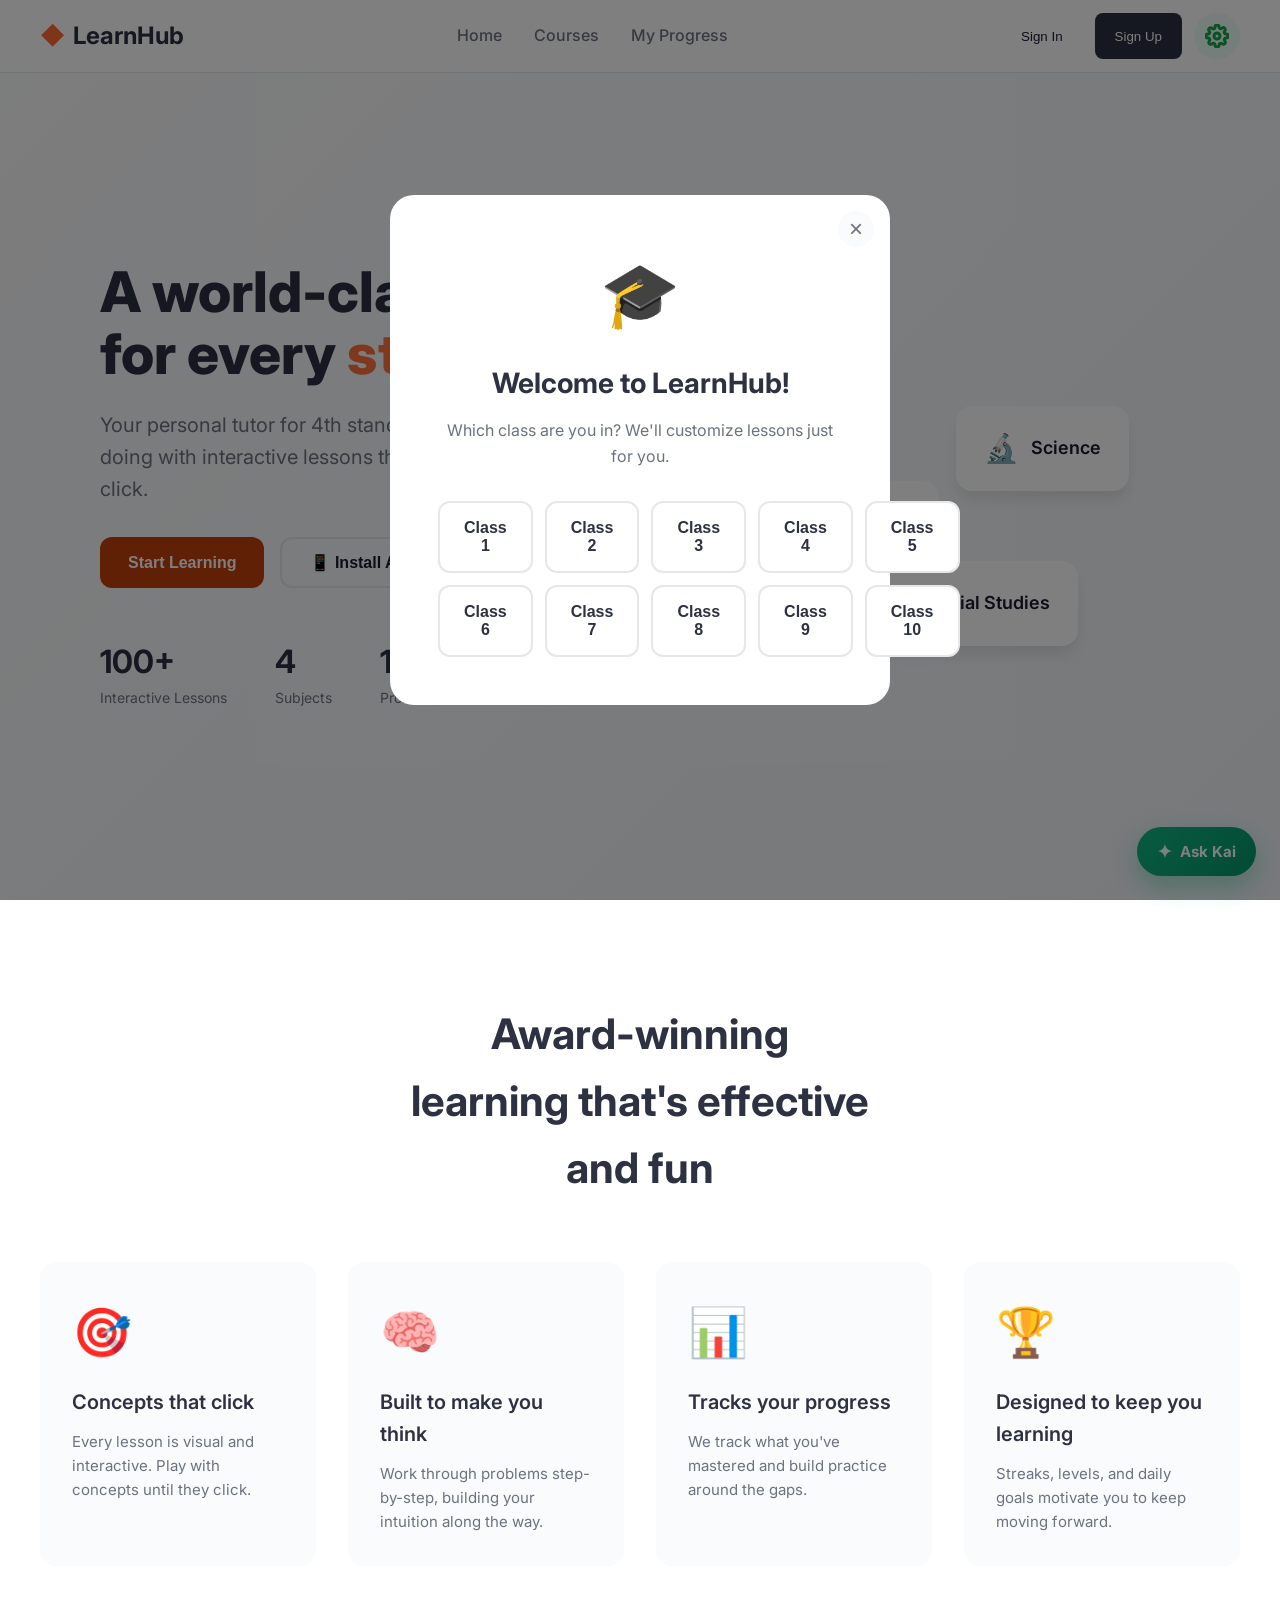
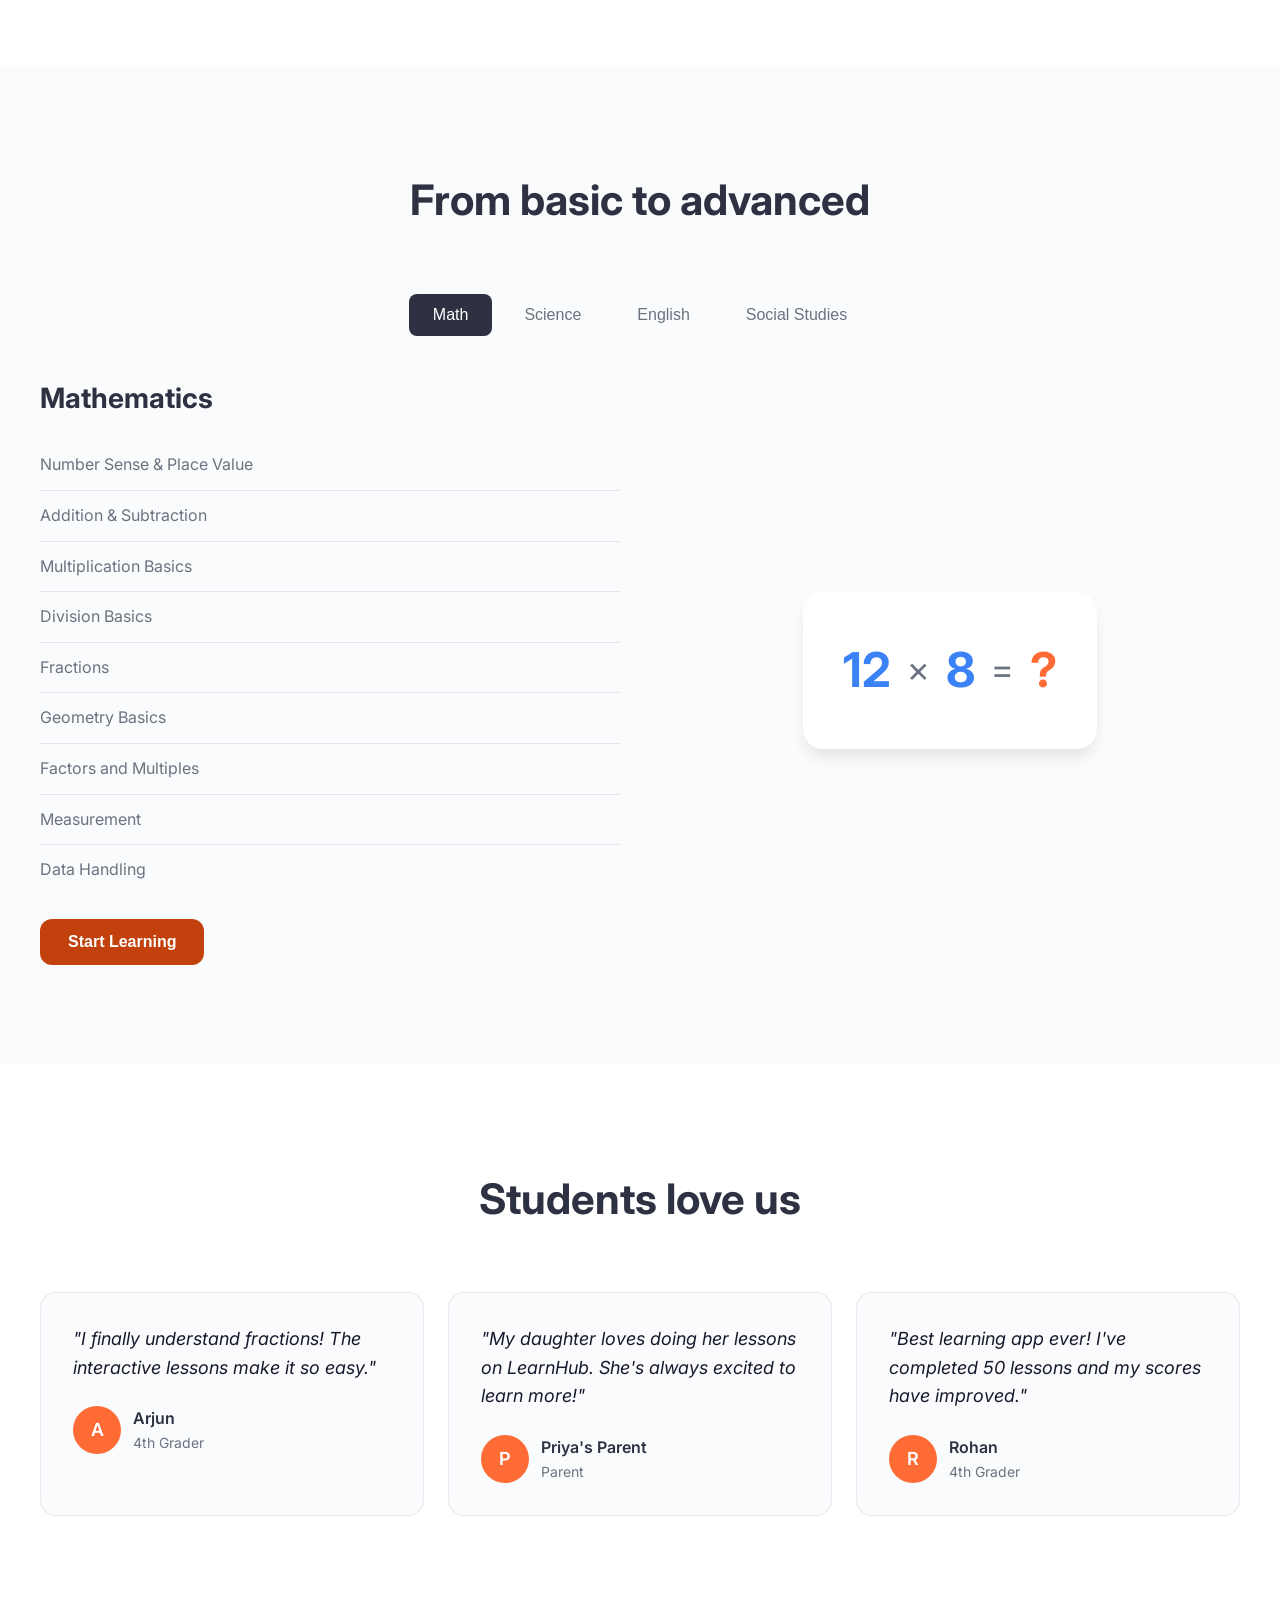
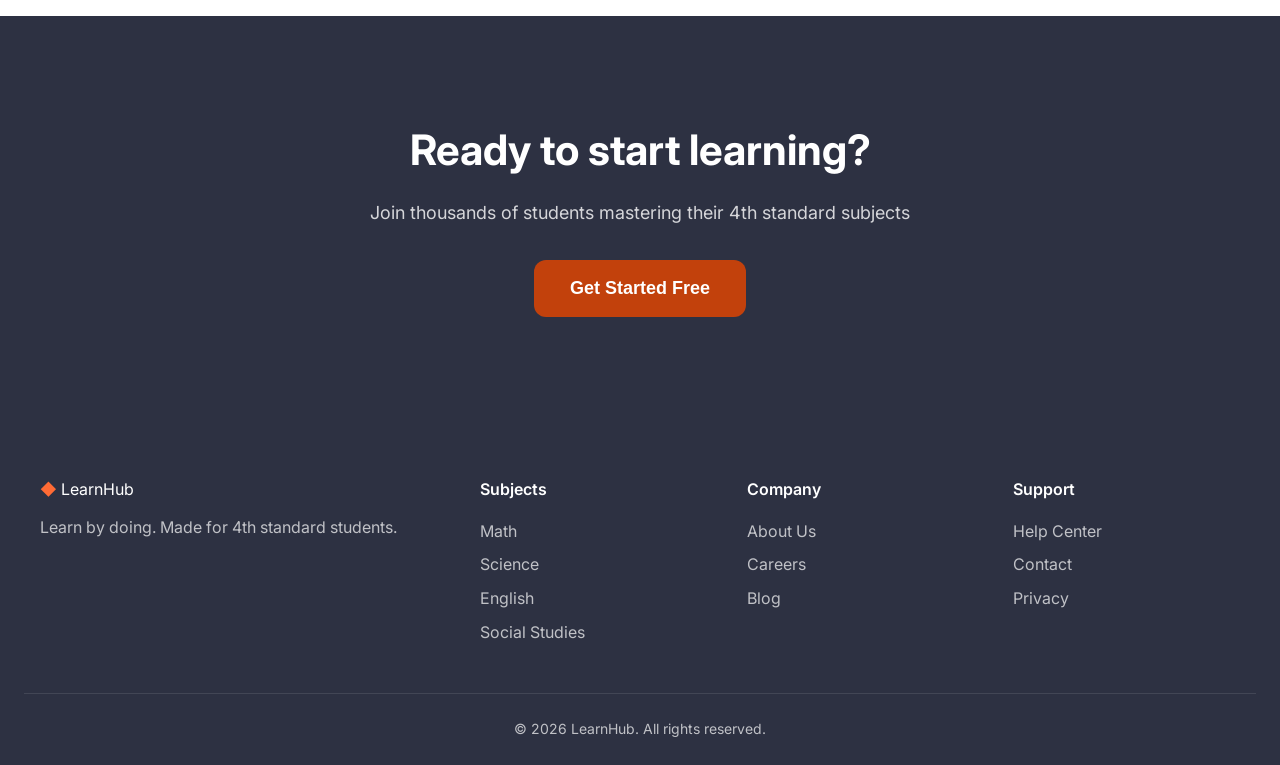
==== commit f603f7be: "fix: improve accessibility (contrast, headings, landmarks, labels)" ====
--- a/index.html
+++ b/index.html
@@ -11,6 +11,7 @@
     <meta name="mobile-web-app-capable" content="yes">
     <title>LearnHub | Learn by doing</title>
     <link rel="manifest" href="manifest.json">
+    <link rel="icon" type="image/png" href="icons/icon-192x192.png">
     <link rel="apple-touch-icon" href="icons/icon-192x192.png">
     <link rel="stylesheet" href="css/style.css">
     <link rel="preconnect" href="https://fonts.googleapis.com">
@@ -56,7 +57,7 @@
     </nav>
 
     <!-- Grade Selection Modal -->
-    <div class="modal-overlay" id="grade-modal" style="display:none;">
+    <div class="modal-overlay" id="grade-modal" role="dialog" aria-modal="true" aria-label="Select your class" style="display:none;">
         <div class="modal-content">
             <button class="modal-close" onclick="closeGradeModal()">×</button>
             <div class="modal-icon">🎓</div>
@@ -78,7 +79,7 @@
     </div>
 
     <!-- Sign In Modal -->
-    <div class="modal-overlay" id="signin-modal" style="display:none;">
+    <div class="modal-overlay" id="signin-modal" role="dialog" aria-modal="true" aria-label="Sign in" style="display:none;">
         <div class="modal-content">
             <button class="modal-close" onclick="closeSignInModal()">×</button>
             <div class="modal-icon">👋</div>
@@ -100,7 +101,7 @@
     </div>
 
     <!-- Sign Up Modal -->
-    <div class="modal-overlay" id="signup-modal" style="display:none;">
+    <div class="modal-overlay" id="signup-modal" role="dialog" aria-modal="true" aria-label="Create account" style="display:none;">
         <div class="modal-content">
             <button class="modal-close" onclick="closeSignUpModal()">×</button>
             <div class="modal-icon">🚀</div>
@@ -126,7 +127,7 @@
     </div>
 
     <!-- Profile Modal -->
-    <div class="modal-overlay" id="profile-modal" style="display:none;">
+    <div class="modal-overlay" id="profile-modal" role="dialog" aria-modal="true" aria-label="Your profile" style="display:none;">
         <div class="modal-content">
             <button class="modal-close" onclick="closeProfileModal()">×</button>
             <div class="modal-icon">👤</div>
@@ -150,6 +151,8 @@
         </div>
     </div>
 
+    <!-- Main content -->
+    <main id="main-content">
     <!-- Home Page -->
     <div id="home-page" class="page active">
         <!-- Hero Section -->
@@ -396,20 +399,20 @@
                 </div>
                 <div class="footer-links">
                     <div class="footer-col">
-                        <h4>Subjects</h4>
+                        <h3>Subjects</h3>
                         <a href="#">Math</a>
                         <a href="#">Science</a>
                         <a href="#">English</a>
                         <a href="#">Social Studies</a>
                     </div>
                     <div class="footer-col">
-                        <h4>Company</h4>
+                        <h3>Company</h3>
                         <a href="#">About Us</a>
                         <a href="#">Careers</a>
                         <a href="#">Blog</a>
                     </div>
                     <div class="footer-col">
-                        <h4>Support</h4>
+                        <h3>Support</h3>
                         <a href="#">Help Center</a>
                         <a href="#">Contact</a>
                         <a href="#">Privacy</a>
@@ -432,7 +435,7 @@
             <div class="course-card" onclick="startSubject('math')">
                 <div class="course-icon">📐</div>
                 <div class="course-info">
-                    <h3>Mathematics</h3>
+                    <h2>Mathematics</h3>
                     <p>Numbers, operations, geometry, and more</p>
                     <div class="course-meta">
                         <span class="lessons-count" id="math-lessons-count">9 Lessons</span>
@@ -452,7 +455,7 @@
             <div class="course-card" onclick="startSubject('science')">
                 <div class="course-icon">🔬</div>
                 <div class="course-info">
-                    <h3>Science</h3>
+                    <h2>Science</h3>
                     <p>Physics, chemistry, biology, and earth science</p>
                     <div class="course-meta">
                         <span class="lessons-count" id="science-lessons-count">8 Lessons</span>
@@ -472,7 +475,7 @@
             <div class="course-card" onclick="startSubject('english')">
                 <div class="course-icon">📖</div>
                 <div class="course-info">
-                    <h3>English</h3>
+                    <h2>English</h3>
                     <p>Grammar, vocabulary, reading, and writing</p>
                     <div class="course-meta">
                         <span class="lessons-count" id="english-lessons-count">8 Lessons</span>
@@ -492,7 +495,7 @@
             <div class="course-card" onclick="startSubject('social')">
                 <div class="course-icon">🌍</div>
                 <div class="course-info">
-                    <h3>Social Studies</h3>
+                    <h2>Social Studies</h3>
                     <p>History, geography, civics, and culture</p>
                     <div class="course-meta">
                         <span class="lessons-count" id="social-lessons-count">7 Lessons</span>
@@ -517,7 +520,7 @@
         <div class="lesson-header">
             <button class="btn-back" onclick="showPage('courses')">← Back</button>
             <div class="lesson-title-bar">
-                <h2 id="lesson-title">Lesson Title</h2>
+                <h1 id="lesson-title">Lesson Title</h1>
                 <div class="lesson-progress-bar">
                     <div class="lesson-progress-fill" id="lesson-progress-fill"></div>
                 </div>
@@ -529,7 +532,7 @@
             </div>
             <div class="lesson-sidebar">
                 <div class="sidebar-card">
-                    <h4>Your Progress</h4>
+                    <h2>Your Progress</h2>
                     <div class="progress-stats">
                         <div class="stat-item">
                             <span class="stat-value" id="current-question">1</span>
@@ -543,7 +546,7 @@
                     </div>
                 </div>
                 <div class="sidebar-card">
-                    <h4>Lesson Topics</h4>
+                    <h2>Lesson Topics</h2>
                     <ul class="topic-progress-list" id="topic-progress-list">
                         <!-- Dynamic topics -->
                     </ul>
@@ -593,7 +596,7 @@
                 <div class="subject-progress-card">
                     <div class="subject-header">
                         <span class="subject-icon">📐</span>
-                        <h3>Mathematics</h3>
+                        <h2>Mathematics</h3>
                     </div>
                     <div class="progress-bar-container">
                         <div class="progress-bar">
@@ -605,7 +608,7 @@
                 <div class="subject-progress-card">
                     <div class="subject-header">
                         <span class="subject-icon">🔬</span>
-                        <h3>Science</h3>
+                        <h2>Science</h3>
                     </div>
                     <div class="progress-bar-container">
                         <div class="progress-bar">
@@ -617,7 +620,7 @@
                 <div class="subject-progress-card">
                     <div class="subject-header">
                         <span class="subject-icon">📖</span>
-                        <h3>English</h3>
+                        <h2>English</h3>
                     </div>
                     <div class="progress-bar-container">
                         <div class="progress-bar">
@@ -629,7 +632,7 @@
                 <div class="subject-progress-card">
                     <div class="subject-header">
                         <span class="subject-icon">🌍</span>
-                        <h3>Social Studies</h3>
+                        <h2>Social Studies</h3>
                     </div>
                     <div class="progress-bar-container">
                         <div class="progress-bar">
@@ -640,7 +643,7 @@
                 </div>
             </div>
             <div class="recent-activity">
-                <h3>Recent Activity</h3>
+                <h2>Recent Activity</h2>
                 <div class="activity-list" id="activity-list">
                     <div class="activity-empty">No activity yet. Start learning!</div>
                 </div>
@@ -658,14 +661,14 @@
             <div class="settings-card settings-profile-card">
                 <div class="settings-avatar" id="settings-avatar">G</div>
                 <div class="settings-profile-info">
-                    <h3 id="settings-name">Guest</h3>
+                    <h2 id="settings-name">Guest</h2>
                     <p id="settings-email">Not signed in</p>
                 </div>
                 <button class="btn-secondary settings-auth-btn" id="settings-auth-btn" onclick="showSignInModal()">Sign In</button>
             </div>
 
             <div class="settings-card">
-                <h3 class="settings-card-title">Appearance</h3>
+                <h2 class="settings-card-title">Appearance</h2>
                 <div class="setting-row">
                     <div class="setting-info">
                         <span class="setting-icon">🌙</span>
@@ -683,7 +686,7 @@
             </div>
 
             <div class="settings-card">
-                <h3 class="settings-card-title">Learning</h3>
+                <h2 class="settings-card-title">Learning</h2>
                 <div class="setting-row">
                     <div class="setting-info">
                         <span class="setting-icon">🎓</span>
@@ -703,7 +706,7 @@
                         </div>
                     </div>
                     <label class="toggle">
-                        <input type="checkbox" id="setting-sound" onchange="toggleSetting('sound', this.checked)">
+                        <input type="checkbox" id="setting-sound" aria-label="Sound effects" onchange="toggleSetting('sound', this.checked)">
                         <span class="toggle-slider"></span>
                     </label>
                 </div>
@@ -716,14 +719,14 @@
                         </div>
                     </div>
                     <label class="toggle">
-                        <input type="checkbox" id="setting-haptics" onchange="toggleSetting('haptics', this.checked)">
+                        <input type="checkbox" id="setting-haptics" aria-label="Haptic feedback" onchange="toggleSetting('haptics', this.checked)">
                         <span class="toggle-slider"></span>
                     </label>
                 </div>
             </div>
 
             <div class="settings-card">
-                <h3 class="settings-card-title">Data & Privacy</h3>
+                <h2 class="settings-card-title">Data & Privacy</h2>
                 <div class="setting-row">
                     <div class="setting-info">
                         <span class="setting-icon">🔄</span>
@@ -747,7 +750,7 @@
             </div>
 
             <div class="settings-card">
-                <h3 class="settings-card-title">About</h3>
+                <h2 class="settings-card-title">About</h2>
                 <div class="setting-row">
                     <div class="setting-info">
                         <span class="setting-icon">◆</span>
@@ -791,6 +794,7 @@
             </div>
         </div>
     </div>
+    </main>
 
     <!-- Mobile bottom navigation -->
     <nav class="mobile-nav" aria-label="Mobile navigation">
@@ -826,12 +830,12 @@
     </nav>
 
     <!-- AI Tutor -->
-    <button class="tutor-fab" id="tutor-fab" onclick="toggleTutor()" aria-label="Ask the AI tutor">
+    <button class="tutor-fab" id="tutor-fab" onclick="toggleTutor()" aria-label="Ask Kai, the AI tutor">
         <span class="tutor-fab-spark">✦</span>
         <span class="tutor-fab-text">Ask Kai</span>
     </button>
 
-    <div class="tutor-panel" id="tutor-panel" aria-hidden="true" role="dialog" aria-label="AI tutor">
+    <div class="tutor-panel" id="tutor-panel" aria-hidden="true" inert role="dialog" aria-label="AI tutor">
         <div class="tutor-header">
             <div class="tutor-brand">
                 <div class="tutor-avatar">K</div>
--- a/css/style.css
+++ b/css/style.css
@@ -10,6 +10,10 @@
     --heading: #2D3142;
     --accent: #FF6B35;
     --accent-hover: #E85D2C;
+    --accent-strong: #C2410C;
+    --accent-strong-hover: #9A3412;
+    --accent-text: #C2410C;
+    --error-text: #DC2626;
     --background: #FAFBFC;
     --card-bg: #FFFFFF;
     --surface-alt: #FAFBFC;
@@ -35,6 +39,8 @@
     --heading: #F8FAFC;
     --accent: #FF7A45;
     --accent-hover: #FF8F65;
+    --accent-text: #FF7A45;
+    --error-text: #F87171;
     --background: #0F172A;
     --card-bg: #1E293B;
     --surface-alt: #0B1220;
@@ -235,7 +241,7 @@
 .btn-primary {
     padding: 14px 28px;
     border: none;
-    background: var(--accent);
+    background: var(--accent-strong);
     color: white;
     font-size: 16px;
     font-weight: 600;
@@ -245,7 +251,7 @@
 }
 
 .btn-primary:hover {
-    background: var(--accent-hover);
+    background: var(--accent-strong-hover);
     transform: translateY(-2px);
 }
 
@@ -602,11 +608,11 @@
 }
 
 .cta .btn-primary {
-    background: var(--accent);
+    background: var(--accent-strong);
 }
 
 .cta .btn-primary:hover {
-    background: #FF8F65;
+    background: var(--accent-strong-hover);
 }
 
 /* Footer */
@@ -636,7 +642,7 @@
     gap: 40px;
 }
 
-.footer-col h4 {
+.footer-col h3 {
     font-size: 16px;
     font-weight: 600;
     margin-bottom: 16px;
@@ -661,7 +667,7 @@
 }
 
 .footer-bottom p {
-    color: rgba(255, 255, 255, 0.5);
+    color: rgba(255, 255, 255, 0.7);
     font-size: 14px;
 }
 
@@ -718,7 +724,7 @@
     flex: 1;
 }
 
-.course-info h3 {
+.course-info h2 {
     font-size: 20px;
     font-weight: 600;
     margin-bottom: 4px;
@@ -772,6 +778,9 @@
     font-size: 14px;
     font-weight: 600;
     color: var(--heading);
+    background: var(--card-bg);
+    border-radius: 50%;
+    padding: 2px 4px;
 }
 
 /* Lesson Page */
@@ -809,7 +818,7 @@
     flex: 1;
 }
 
-.lesson-title-bar h2 {
+.lesson-title-bar h1 {
     font-size: 18px;
     font-weight: 600;
     color: var(--heading);
@@ -861,7 +870,7 @@
     border: 1px solid var(--border);
 }
 
-.sidebar-card h4 {
+.sidebar-card h2 {
     font-size: 14px;
     font-weight: 600;
     margin-bottom: 16px;
@@ -897,7 +906,7 @@
     text-align: center;
     font-size: 18px;
     font-weight: 600;
-    color: var(--accent);
+    color: var(--accent-text);
 }
 
 .topic-progress-list {
@@ -1165,7 +1174,7 @@
     font-size: 24px;
 }
 
-.subject-header h3 {
+.subject-header h2 {
     font-size: 16px;
     font-weight: 600;
     color: var(--heading);
@@ -1262,7 +1271,7 @@
 /* Grade Badge */
 .grade-badge {
     padding: 8px 16px;
-    background: var(--accent);
+    background: var(--accent-strong);
     color: white;
     border-radius: 20px;
     font-size: 14px;
@@ -1614,7 +1623,7 @@
 }
 
 .setting-value-btn.danger {
-    color: var(--error);
+    color: var(--error-text);
 }
 
 .setting-value-btn.danger:hover {
@@ -2307,7 +2316,7 @@
 
 .theme-btn.active {
     background: var(--card-bg);
-    color: var(--accent);
+    color: var(--accent-text);
     box-shadow: var(--shadow);
 }
 
@@ -2531,7 +2540,7 @@
         min-width: 0;
     }
 
-    .course-info h3 {
+    .course-info h2 {
         font-size: 17px;
     }
 
@@ -2573,7 +2582,7 @@
         min-width: 0;
     }
 
-    .lesson-title-bar h2 {
+    .lesson-title-bar h1 {
         margin-bottom: 6px;
         font-size: 15px;
         white-space: nowrap;
@@ -2943,7 +2952,7 @@
         font-size: 28px;
     }
 
-    .course-info h3 {
+    .course-info h2 {
         font-size: 16px;
     }
 
@@ -2956,7 +2965,7 @@
         height: 44px;
     }
 
-    .lesson-title-bar h2 {
+    .lesson-title-bar h1 {
         font-size: 14px;
     }
 
